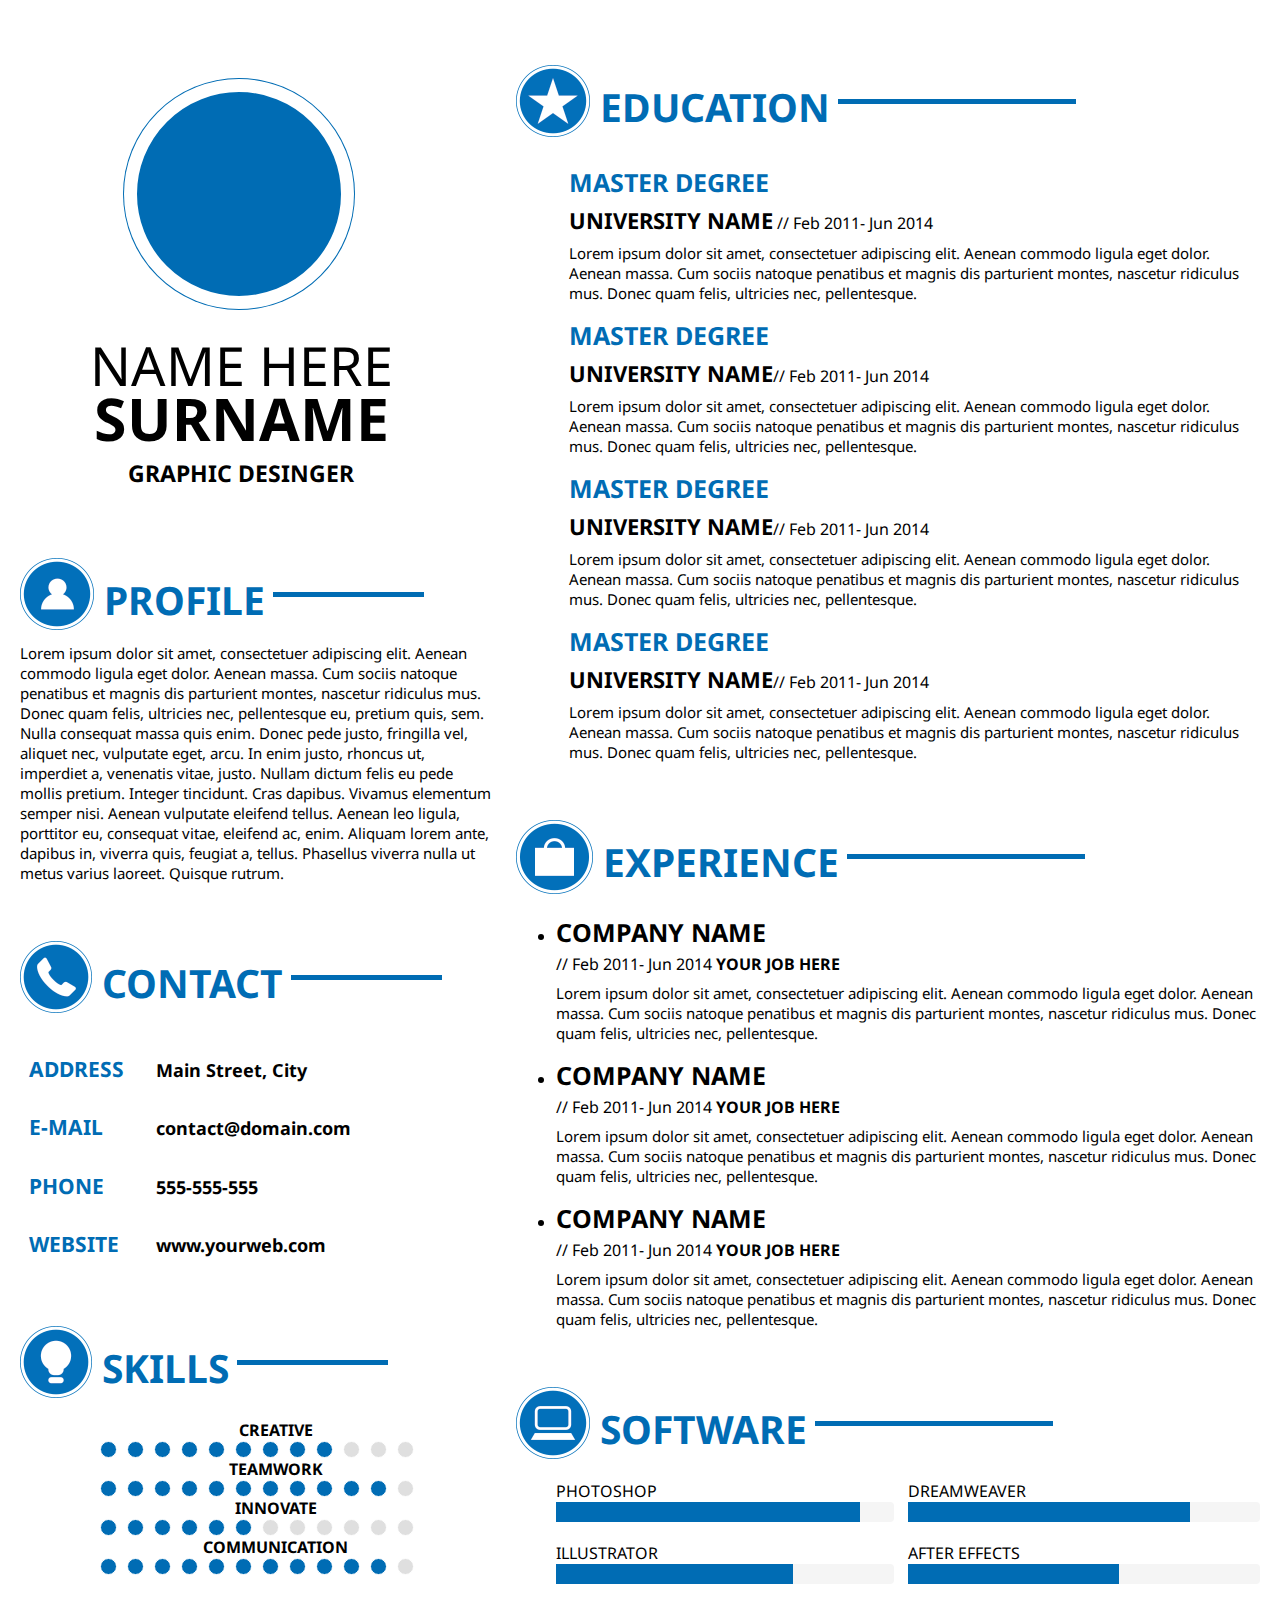
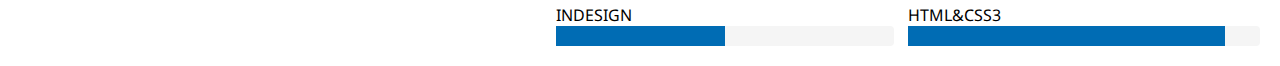
==== BigTask/index.html @ efc98b38 "add line to column title, add some styles" ====
<!DOCTYPE html>
<html lang="en">
<head>
  <meta charset="UTF-8">
  <title>Profile</title>
  <link href='https://fonts.googleapis.com/css?family=Droid+Sans:400,700' rel='stylesheet' type='text/css'>
  <link rel="stylesheet" href="css/normalize.css">
  <link rel="stylesheet" href="css/style.css">
</head>
<body>
  <div class="container clearfix">
    <div class="layout-column layout-column-left">
      <div class="column-item">
        <div class="column-item-avatar">
        <div class="circle-big"></div>
        </div>
        <h1 class="main-title">
          <span class="main-title-name">Name here</span>
          <span class="main-title-surname">Surname</span>
          <span class="main-title-speciality">Graphic desinger</span>
        </h1>

      </div>
      <div class="column-item">
        <div class="colum-item-wrapper icon icon-profile">
          <h2 class="column-item-title">Profile</h2>
        </div>
        <p>
         Lorem ipsum dolor sit amet, consectetuer adipiscing elit. Aenean commodo ligula eget dolor. Aenean massa. Cum sociis natoque penatibus et magnis dis parturient montes, nascetur ridiculus mus. Donec quam felis, ultricies nec, pellentesque eu, pretium quis, sem. Nulla consequat massa quis enim. Donec pede justo, fringilla vel, aliquet nec, vulputate eget, arcu. In enim justo, rhoncus ut, imperdiet a, venenatis vitae, justo. Nullam dictum felis eu pede mollis pretium. Integer tincidunt. Cras dapibus. Vivamus elementum semper nisi. Aenean vulputate eleifend tellus. Aenean leo ligula, porttitor eu, consequat vitae, eleifend ac, enim. Aliquam lorem ante, dapibus in, viverra quis, feugiat a, tellus. Phasellus viverra nulla ut metus varius laoreet. Quisque rutrum.
        </p>
      </div>
      <div class="column-item">
        <div class="colum-item-wrapper icon icon-phone">
          <h2 class="column-item-title">Contact</h2>
        </div>
        <dl class="contact-list">
          <dt>Address</dt>
          <dd>Main Street, City</dd>
          <dt>E-mail</dt>
          <dd>
            <a href="mailto:contact@domain.com">contact@domain.com</a>
          </dd>
          <dt>Phone</dt>
          <dd>555-555-555</dd>
          <dt>Website</dt>
          <dd>
            <a href="http://yourweb.com">www.yourweb.com</a>
          </dd>
        </dl>
      </div>
      <div class="column-item">
        <div class="colum-item-wrapper icon icon-skills">
          <h2 class="column-item-title">Skills</h2>
        </div>
        <ul class="skills-list">
          <li>
            <span class="skills-list-title">Creative</span>
            <ul class="progress-dotted">
              <li class="active"></li>
              <li class="active"></li>
              <li class="active"></li>
              <li class="active"></li>
              <li class="active"></li>
              <li class="active"></li>
              <li class="active"></li>
              <li class="active"></li>
              <li class="active"></li>
              <li></li>
              <li></li>
              <li></li>
            </ul>
          </li>
          <li>
            Teamwork
            <ul class="progress-dotted">
              <li class="active"></li>
              <li class="active"></li>
              <li class="active"></li>
              <li class="active"></li>
              <li class="active"></li>
              <li class="active"></li>
              <li class="active"></li>
              <li class="active"></li>
              <li class="active"></li>
              <li class="active"></li>
              <li class="active"></li>
              <li></li>
            </ul>
          </li>
          <li>
            Innovate
            <ul class="progress-dotted">
            <li class="active"></li>
            <li class="active"></li>
            <li class="active"></li>
            <li class="active"></li>
            <li class="active"></li>
            <li class="active"></li>
            <li></li>
            <li></li>
            <li></li>
            <li></li>
            <li></li>
            <li></li>
            </ul>
          </li>
          <li>
            Communication
            <ul class="progress-dotted">
            <li class="active"></li>
            <li class="active"></li>
            <li class="active"></li>
            <li class="active"></li>
            <li class="active"></li>
            <li class="active"></li>
            <li class="active"></li>
            <li class="active"></li>
            <li class="active"></li>
            <li class="active"></li>
            <li class="active"></li>
            <li></li>
            </ul>
          </li>
        </ul>
      </div>
    </div>
    <div class="layout-column layout-column-right">
      <div class="column-item">
        <div class="colum-item-wrapper icon icon-educaton">
          <h2 class="column-item-title">Education</h2>
        </div>
        <ul class="degree-list">
           <li>
             <h3 class="degree-list-title">Master Degree</h3>
             <h4>University Name</h4> //
             <time datetime="2011-02">Feb 2011</time>-
             <time datetime="2014-06">Jun 2014</time>
             <p>Lorem ipsum dolor sit amet, consectetuer adipiscing elit. Aenean commodo ligula eget dolor. Aenean massa. Cum sociis natoque penatibus et magnis dis parturient montes, nascetur ridiculus mus. Donec quam felis, ultricies nec, pellentesque.</p>
           </li>
           <li>
             <h3 class="degree-list-title">Master Degree</h3>
             <h4>University Name</h4>//
             <time datetime="2011-02">Feb 2011</time>-
             <time datetime="2014-06">Jun 2014</time>
             <p>Lorem ipsum dolor sit amet, consectetuer adipiscing elit. Aenean commodo ligula eget dolor. Aenean massa. Cum sociis natoque penatibus et magnis dis parturient montes, nascetur ridiculus mus. Donec quam felis, ultricies nec, pellentesque.</p>
           </li>
           <li>
             <h3 class="degree-list-title">Master Degree</h3>
             <h4>University Name</h4>//
             <time datetime="2011-02">Feb 2011</time>-
             <time datetime="2014-06">Jun 2014</time>
             <p>Lorem ipsum dolor sit amet, consectetuer adipiscing elit. Aenean commodo ligula eget dolor. Aenean massa. Cum sociis natoque penatibus et magnis dis parturient montes, nascetur ridiculus mus. Donec quam felis, ultricies nec, pellentesque.</p>
           </li>
           <li>
             <h3 class="degree-list-title">Master Degree</h3>
             <h4>University Name</h4>//
             <time datetime="2011-02">Feb 2011</time>-
             <time datetime="2014-06">Jun 2014</time>
             <p>Lorem ipsum dolor sit amet, consectetuer adipiscing elit. Aenean commodo ligula eget dolor. Aenean massa. Cum sociis natoque penatibus et magnis dis parturient montes, nascetur ridiculus mus. Donec quam felis, ultricies nec, pellentesque.</p>
           </li>
         </ul>
      </div>
      <div class="column-item">
        <div class="colum-item-wrapper icon icon-experience">
          <h2 class="column-item-title">Experience</h2>
        </div>
        <ul class="experience-list">
          <li>
            <h3 class="experience-list-title">Company Name</h3>//
            <time datetime="2011-02">Feb 2011</time>-
            <time datetime="2014-06">Jun 2014</time>
            <b>Your job here</b>
            <p>Lorem ipsum dolor sit amet, consectetuer adipiscing elit. Aenean commodo ligula eget dolor. Aenean massa. Cum sociis natoque penatibus et magnis dis parturient montes, nascetur ridiculus mus. Donec quam felis, ultricies nec, pellentesque.</p>
          </li>
          <li>
            <h3 class="experience-list-title">Company Name</h3>//
             <time datetime="2011-02">Feb 2011</time>-
               <time datetime="2014-06">Jun 2014</time>
            <b>Your job here</b>
            <p>Lorem ipsum dolor sit amet, consectetuer adipiscing elit. Aenean commodo ligula eget dolor. Aenean massa. Cum sociis natoque penatibus et magnis dis parturient montes, nascetur ridiculus mus. Donec quam felis, ultricies nec, pellentesque.</p>
          </li>
          <li>
            <h3 class="experience-list-title">Company Name</h3>//
             <time datetime="2011-02">Feb 2011</time>-
               <time datetime="2014-06">Jun 2014</time>
            <b>Your job here</b>
            <p>Lorem ipsum dolor sit amet, consectetuer adipiscing elit. Aenean commodo ligula eget dolor. Aenean massa. Cum sociis natoque penatibus et magnis dis parturient montes, nascetur ridiculus mus. Donec quam felis, ultricies nec, pellentesque.</p>
          </li>
        </ul>
      </div>
      <div class="column-item">
        <div class="colum-item-wrapper icon icon-software">
          <h2 class="column-item-title">Software</h2>
        </div>
        <ul class="software-list">
          <div class="layout-column">
            <li>Photoshop
              <div class="progress">
                <div class="progress-bar" style="width: 90%"></div>
              </div>
            </li>
            <li>Illustrator
            <div class="progress">
                <div class="progress-bar" style="width: 70%"></div>
              </div>
            </li>
            <li>Indesign
            <div class="progress">
                <div class="progress-bar" style="width: 50%"></div>
              </div>
            </li>
          </div>
          <div class="layout-column">
            <li>Dreamweaver
            <div class="progress">
                <div class="progress-bar" style="width: 80%"></div>
              </div>

            </li>
            <li>After Effects
            <div class="progress">
                <div class="progress-bar" style="width: 60%"></div>
              </div>

            </li>
            <li>Html&Css3
            <div class="progress">
                <div class="progress-bar" style="width: 90%"></div>
            </div>

            </li>
          </div>
        </ul>
      </div>
    </div>
  </div>
</body>
</html>
---- BigTask/css/style.css ----
body {
  font-family: 'Droid Sans', sans-serif;
}

h2,
h3,
li,
dt,
.main-title {
  text-transform: uppercase;
}

h1,
h2,
h3,
h4 {
  margin: 0;
}

p,
time {
  text-transform: none;
}

h4 {
  display: inline-block;
}

.container {
  margin: 0 auto;
  max-width: 1240px;
  min-width: 660px;
  padding-top: 39px;
}

.clearfix::after {
  content: "";
  display: table;
  clear: both;
}

.layout-column {
  float: left;
  width: 50%;
}

.layout-column-left {
  width: 38%;
  margin-right: 2%;
}

.layout-column-right {
  width: 60%;
}

.main-title {
  width: 94%;
  font-size: 54px;
  text-align: center;
  line-height: 53px;
}

.main-title-name {
  font-weight: normal;
}

.main-title-surname {
  font-size: 59px;
}

.main-title-speciality {
  display: block;
  font-size: 23px;
}

.column-item {
  width: 100%;
  margin: 0 auto;
  margin-bottom: 58px;
  margin-top: 26px;
}

.column-item-title,
.contact-list dt,
.degree-list-title {
  font-weight: bold;
  color: #006cb4;
}

.column-item-title {
  display: inline-block;
  font-size: 39px;
  margin-top: 15px;
  margin-left: 6px;
  vertical-align: top;
}

.column-item p {
  font-size: 15px;
  margin-top: 8px;
}

.colum-item-wrapper::after {
  content: "";
  display: inline-block;
  width: 32%;
  height: 5px;
  vertical-align: top;
  margin-top: 34px;
  margin-left: 4px;
  background-color: #006cb4;
}

.icon::before {
  content: "";
  height: 75px;
  width: 75px;
  background: url(../img/sprite.png);
  display: inline-block;
  /*
  margin-right: 10px;
  border: 3px solid #FFF;
  border-radius: 30px;
  position: relative;
  top: 15px;

  background-color: #006cb4;
  box-shadow: 0 0 2px #006cb4;
  */
}

.icon-profile::before {
    width: 74px;
    height: 72px;
    background-position: -10px -346px;
}

.icon-phone::before {
    width: 72px;
    height: 72px;
    background-position: -10px -254px;
}

.icon-skills::before {
    width: 72px;
    height: 72px;
    background-position: -10px -438px;
}

.icon-software::before {
    width: 74px;
    height: 72px;
    background-position: -10px -530px;
}

.icon-educaton::before {
  width: 74px;
  height: 72px;
  background-position: -10px -10px;
}

.icon-experience::before {
  width: 77px;
  height: 74px;
  background-position: -10px -102px;
}

.icon-freepik-logo {
  width: 368px;
  height: 38px;
  background-position: -10px -196px;
}

.degree-list-title,
.experience-list-title {
  margin-bottom: 4px;
  font-size: 25px;
}

.skills-list li,
.degree-list li,
.software-list li {
  list-style-type: none;
}

.skills-list {
  text-align: center;
  font-weight: bold;
}

.skills-list-title {
  display: inline-block;
}

.degree-list {
  margin-top: 23px;
  padding-left: 53px;
}

.degree-list h4 {
  margin-top: 2px;
  font-size: 22px;
}

.contact-list dt,
.contact-list dd {
  display: inline-block;
  width: 40%;
  margin: 0;
  padding: 2%;

  font-size: 21px;
  font-weight: bold;
}

.contact-list dt {
  width: 24%;
  padding-top: 21px;
}

.contact-list dd {
  font-size: 18px;
  width: 67%;
  padding-left: 0;
}

.contact-list a {
  text-decoration: none;
  color: black;
}

.contact-list a:hover {
  color: #3f6fb6;
}

.column-item-avatar {
  width: 56%;
  margin: 40px auto;
  margin-bottom: 25px;
}

.circle-big {
  display: inline-block;
  height: 204px;
  width: 204px;
  margin-right: 0px;
  border: 13px solid #FFF;
  border-radius: 153px;
  background-color: #006cb4;
  box-shadow: 0 0 0px 1px #006cb4;
}

.progress {
  height: 20px;
  margin-bottom: 20px;
  background-color: #f5f5f5;
  border-radius: 4px;
}

.progress-bar {
  float: left;
  width: 0;
  height: 100%;
  font-size: 12px;
  line-height: 20px;
  color: #fff;
  text-align: center;
  background-color: #006cb4;
}

.skills-points {
  border-radius: 50%;
  display: inline-block;
  margin-right: 20px;
}

.progress-dotted::after {
  content: "";
  display: table;
  clear: both;
}

.progress-dotted li{
  float: left;
  width: 15px;
  height: 15px;
  margin-right: 10px;
  border: 1px solid #fff;
  border-radius: 50%;
  background-color: rgba(192,192,192,.5)
}

.software-list .layout-column:first-child {
  width: 48%;
  margin-right:2%;
}

.progress-dotted .active {
   background: #006cb4;
}
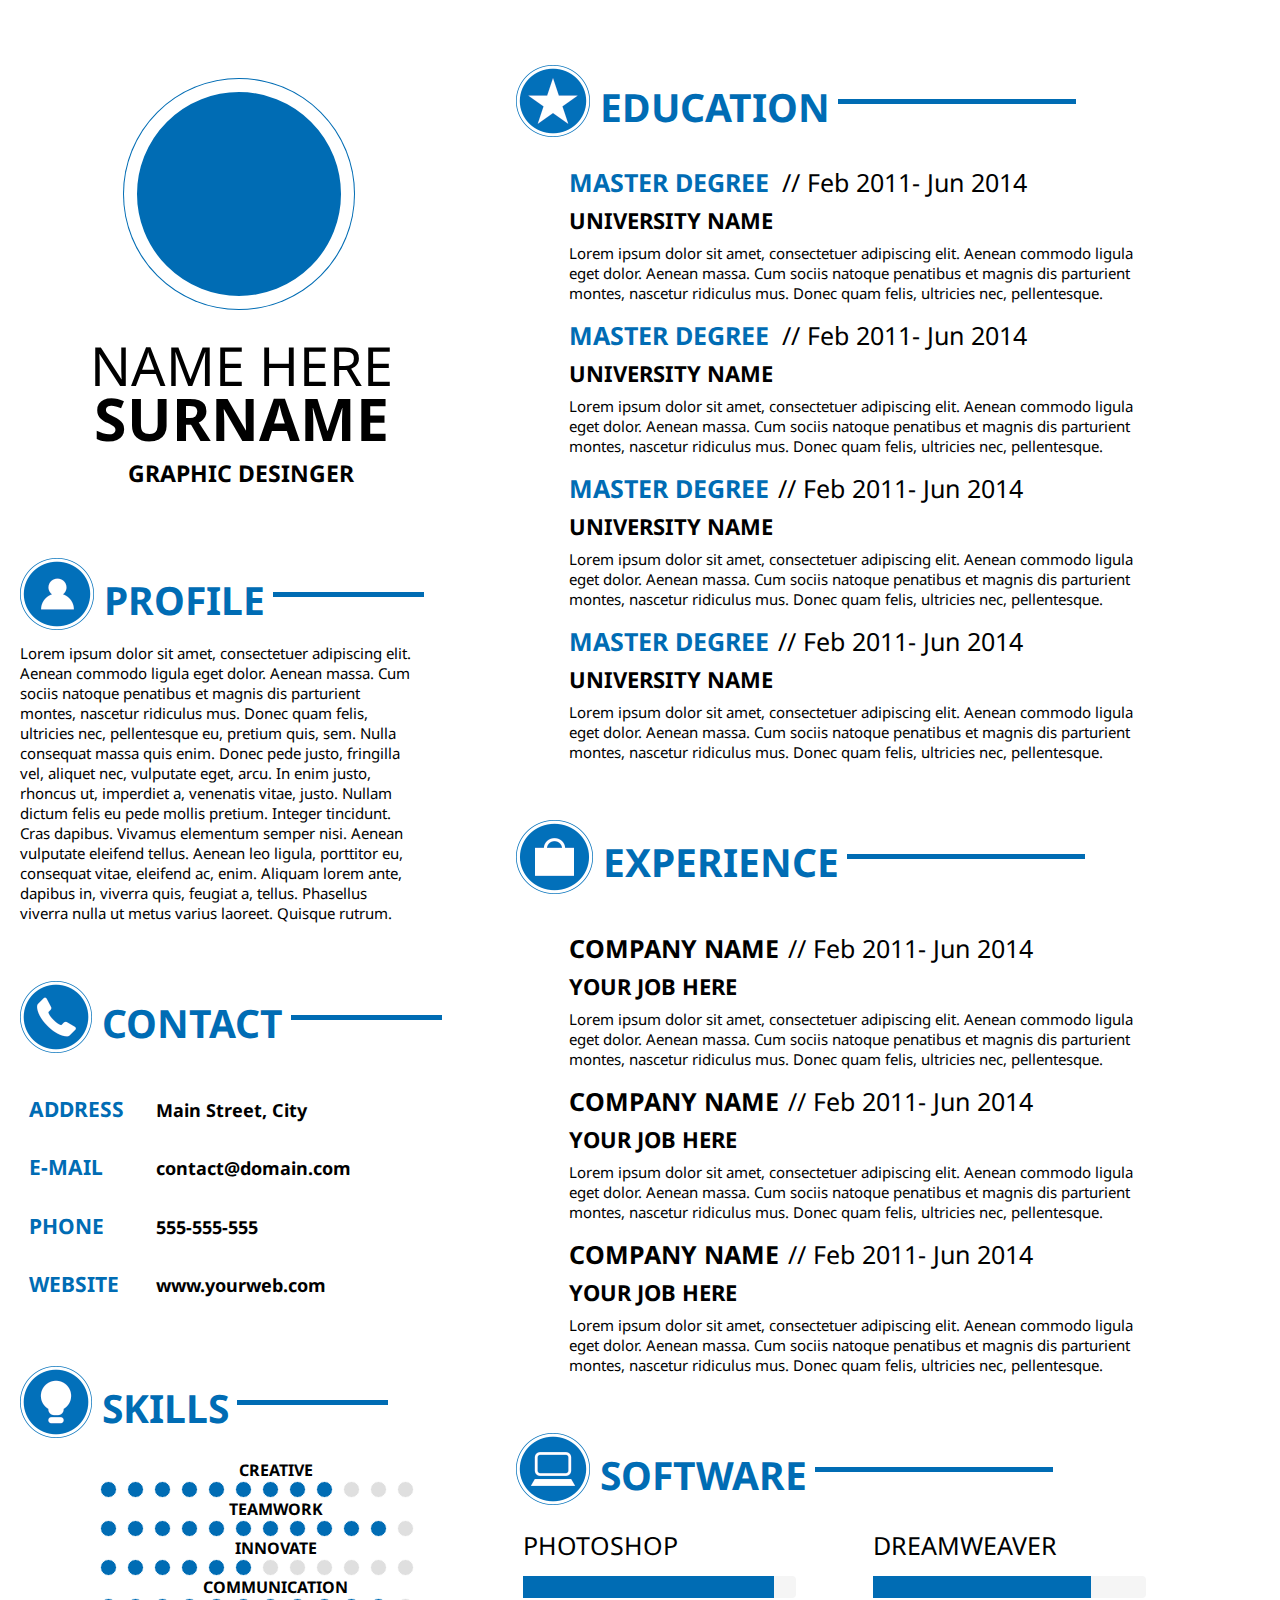
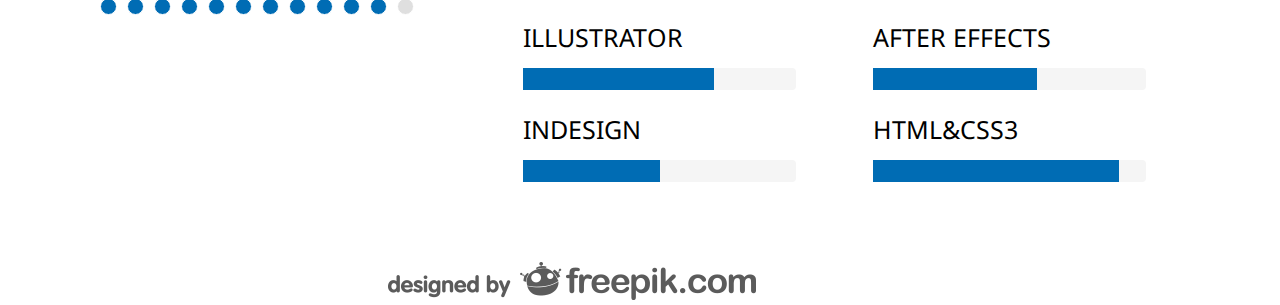
==== commit 9286ff1e: "add some styles to right column blocks" ====
--- a/BigTask/index.html
+++ b/BigTask/index.html
@@ -5,7 +5,7 @@
   <title>Profile</title>
   <link href='https://fonts.googleapis.com/css?family=Droid+Sans:400,700' rel='stylesheet' type='text/css'>
   <link rel="stylesheet" href="css/normalize.css">
-  <link rel="stylesheet" href="css/style.css">
+  <link rel="stylesheet"  href="css/style.css">
 </head>
 <body>
   <div class="container clearfix">
@@ -131,31 +131,33 @@
         </div>
         <ul class="degree-list">
            <li>
+             <h3 class="degree-list-title">Master Degree</h3> <span class="degree-list-date">//
+               <time datetime="2011-02">Feb 2011</time>-
+               <time datetime="2014-06">Jun 2014</time></span>
+             <h4>University Name</h4>
+             <p>Lorem ipsum dolor sit amet, consectetuer adipiscing elit. Aenean commodo ligula eget dolor. Aenean massa. Cum sociis natoque penatibus et magnis dis parturient montes, nascetur ridiculus mus. Donec quam felis, ultricies nec, pellentesque.</p>
+           </li>
+           <li>
              <h3 class="degree-list-title">Master Degree</h3>
-             <h4>University Name</h4> //
-             <time datetime="2011-02">Feb 2011</time>-
-             <time datetime="2014-06">Jun 2014</time>
-             <p>Lorem ipsum dolor sit amet, consectetuer adipiscing elit. Aenean commodo ligula eget dolor. Aenean massa. Cum sociis natoque penatibus et magnis dis parturient montes, nascetur ridiculus mus. Donec quam felis, ultricies nec, pellentesque.</p>
-           </li>
-           <li>
-             <h3 class="degree-list-title">Master Degree</h3>
-             <h4>University Name</h4>//
-             <time datetime="2011-02">Feb 2011</time>-
-             <time datetime="2014-06">Jun 2014</time>
-             <p>Lorem ipsum dolor sit amet, consectetuer adipiscing elit. Aenean commodo ligula eget dolor. Aenean massa. Cum sociis natoque penatibus et magnis dis parturient montes, nascetur ridiculus mus. Donec quam felis, ultricies nec, pellentesque.</p>
-           </li>
-           <li>
-             <h3 class="degree-list-title">Master Degree</h3>
-             <h4>University Name</h4>//
-             <time datetime="2011-02">Feb 2011</time>-
-             <time datetime="2014-06">Jun 2014</time>
-             <p>Lorem ipsum dolor sit amet, consectetuer adipiscing elit. Aenean commodo ligula eget dolor. Aenean massa. Cum sociis natoque penatibus et magnis dis parturient montes, nascetur ridiculus mus. Donec quam felis, ultricies nec, pellentesque.</p>
-           </li>
-           <li>
-             <h3 class="degree-list-title">Master Degree</h3>
-             <h4>University Name</h4>//
-             <time datetime="2011-02">Feb 2011</time>-
-             <time datetime="2014-06">Jun 2014</time>
+             <span class="degree-list-date">//
+               <time datetime="2011-02">Feb 2011</time>-
+               <time datetime="2014-06">Jun 2014</time>
+              </span>
+             <h4>University Name</h4>
+             <p>Lorem ipsum dolor sit amet, consectetuer adipiscing elit. Aenean commodo ligula eget dolor. Aenean massa. Cum sociis natoque penatibus et magnis dis parturient montes, nascetur ridiculus mus. Donec quam felis, ultricies nec, pellentesque.</p>
+           </li>
+           <li>
+             <h3 class="degree-list-title">Master Degree</h3><span class="degree-list-date">//
+               <time datetime="2011-02">Feb 2011</time>-
+               <time datetime="2014-06">Jun 2014</time></span>
+             <h4>University Name</h4>
+             <p>Lorem ipsum dolor sit amet, consectetuer adipiscing elit. Aenean commodo ligula eget dolor. Aenean massa. Cum sociis natoque penatibus et magnis dis parturient montes, nascetur ridiculus mus. Donec quam felis, ultricies nec, pellentesque.</p>
+           </li>
+           <li>
+             <h3 class="degree-list-title">Master Degree</h3><span class="degree-list-date">//
+               <time datetime="2011-02">Feb 2011</time>-
+               <time datetime="2014-06">Jun 2014</time></span>
+             <h4>University Name</h4>
              <p>Lorem ipsum dolor sit amet, consectetuer adipiscing elit. Aenean commodo ligula eget dolor. Aenean massa. Cum sociis natoque penatibus et magnis dis parturient montes, nascetur ridiculus mus. Donec quam felis, ultricies nec, pellentesque.</p>
            </li>
          </ul>
@@ -166,24 +168,24 @@
         </div>
         <ul class="experience-list">
           <li>
-            <h3 class="experience-list-title">Company Name</h3>//
-            <time datetime="2011-02">Feb 2011</time>-
-            <time datetime="2014-06">Jun 2014</time>
-            <b>Your job here</b>
+            <h3 class="experience-list-title">Company Name</h3><span class="degree-list-date">//
+              <time datetime="2011-02">Feb 2011</time>-
+              <time datetime="2014-06">Jun 2014</time></span>
+            <h4>Your job here</h4>
             <p>Lorem ipsum dolor sit amet, consectetuer adipiscing elit. Aenean commodo ligula eget dolor. Aenean massa. Cum sociis natoque penatibus et magnis dis parturient montes, nascetur ridiculus mus. Donec quam felis, ultricies nec, pellentesque.</p>
           </li>
           <li>
-            <h3 class="experience-list-title">Company Name</h3>//
-             <time datetime="2011-02">Feb 2011</time>-
-               <time datetime="2014-06">Jun 2014</time>
-            <b>Your job here</b>
+            <h3 class="experience-list-title">Company Name</h3><span class="degree-list-date">//
+               <time datetime="2011-02">Feb 2011</time>-
+                 <time datetime="2014-06">Jun 2014</time></span>
+            <h4>Your job here</h4>
             <p>Lorem ipsum dolor sit amet, consectetuer adipiscing elit. Aenean commodo ligula eget dolor. Aenean massa. Cum sociis natoque penatibus et magnis dis parturient montes, nascetur ridiculus mus. Donec quam felis, ultricies nec, pellentesque.</p>
           </li>
           <li>
-            <h3 class="experience-list-title">Company Name</h3>//
-             <time datetime="2011-02">Feb 2011</time>-
-               <time datetime="2014-06">Jun 2014</time>
-            <b>Your job here</b>
+            <h3 class="experience-list-title">Company Name</h3><span class="degree-list-date">//
+               <time datetime="2011-02">Feb 2011</time>-
+                 <time datetime="2014-06">Jun 2014</time></span>
+            <h4>Your job here</h4>
             <p>Lorem ipsum dolor sit amet, consectetuer adipiscing elit. Aenean commodo ligula eget dolor. Aenean massa. Cum sociis natoque penatibus et magnis dis parturient montes, nascetur ridiculus mus. Donec quam felis, ultricies nec, pellentesque.</p>
           </li>
         </ul>
@@ -192,47 +194,55 @@
         <div class="colum-item-wrapper icon icon-software">
           <h2 class="column-item-title">Software</h2>
         </div>
-        <ul class="software-list">
+        <ul class="software-list clearfix">
           <div class="layout-column">
-            <li>Photoshop
-              <div class="progress">
-                <div class="progress-bar" style="width: 90%"></div>
-              </div>
-            </li>
-            <li>Illustrator
-            <div class="progress">
+            <li>
+              <h4>Photoshop</h4>
+              <div class="progress">
+                <div class="progress-bar" style="width: 92%"></div>
+              </div>
+            </li>
+            <li>
+              <h4>Illustrator</h4>
+              <div class="progress">
                 <div class="progress-bar" style="width: 70%"></div>
               </div>
             </li>
-            <li>Indesign
-            <div class="progress">
+            <li>
+              <h4>Indesign</h4>
+              <div class="progress">
                 <div class="progress-bar" style="width: 50%"></div>
               </div>
             </li>
           </div>
           <div class="layout-column">
-            <li>Dreamweaver
-            <div class="progress">
+            <li>
+              <h4>Dreamweaver</h4>
+              <div class="progress">
                 <div class="progress-bar" style="width: 80%"></div>
               </div>
-
-            </li>
-            <li>After Effects
-            <div class="progress">
+            </li>
+            <li>
+              <h4>After Effects</h4>
+              <div class="progress">
                 <div class="progress-bar" style="width: 60%"></div>
               </div>
-
-            </li>
-            <li>Html&Css3
-            <div class="progress">
+            </li>
+            <li>
+              <h4>Html&Css3</h4>
+              <div class="progress">
                 <div class="progress-bar" style="width: 90%"></div>
-            </div>
-
+              </div>
             </li>
           </div>
         </ul>
       </div>
     </div>
+    <footer>
+      <div class="design-logo">
+        <img src="img/freepik-logo.png" width ="368" height="38" alt="design-logo">
+      </div>
+    </footer>
   </div>
 </body>
 </html>
--- a/BigTask/css/style.css
+++ b/BigTask/css/style.css
@@ -22,10 +22,6 @@
   text-transform: none;
 }
 
-h4 {
-  display: inline-block;
-}
-
 .container {
   margin: 0 auto;
   max-width: 1240px;
@@ -96,6 +92,8 @@
 }
 
 .column-item p {
+  width: 83%;
+
   font-size: 15px;
   margin-top: 8px;
 }
@@ -179,27 +177,9 @@
 
 .skills-list li,
 .degree-list li,
-.software-list li {
+.software-list li,
+.experience-list li {
   list-style-type: none;
-}
-
-.skills-list {
-  text-align: center;
-  font-weight: bold;
-}
-
-.skills-list-title {
-  display: inline-block;
-}
-
-.degree-list {
-  margin-top: 23px;
-  padding-left: 53px;
-}
-
-.degree-list h4 {
-  margin-top: 2px;
-  font-size: 22px;
 }
 
 .contact-list dt,
@@ -211,6 +191,18 @@
 
   font-size: 21px;
   font-weight: bold;
+}
+
+.degree-list h4,
+.experience-list h4 {
+  margin-top: 2px;
+  font-size: 22px;
+}
+
+.degree-list-title,
+.experience-list-title {
+  display: inline-block;
+  margin-right: 9px;
 }
 
 .contact-list dt {
@@ -231,6 +223,44 @@
 
 .contact-list a:hover {
   color: #3f6fb6;
+}
+
+.degree-list {
+  margin-top: 23px;
+  padding-left: 53px;
+}
+
+.degree-list-date {
+  font-size: 25px;
+}
+
+.experience-list {
+  margin-top: 32px;
+  padding-left: 53px;
+}
+
+.skills-list {
+  text-align: center;
+  font-weight: bold;
+}
+
+.skills-list-title {
+  display: inline-block;
+}
+
+.software-list {
+  margin-top: 18px;
+  padding-left: 7px;
+}
+
+.software-list .layout-column {
+  width: 47.5%;
+}
+
+.software-list h4 {
+  margin-bottom: 14px;
+  font-size: 25px;
+  font-weight: normal;
 }
 
 .column-item-avatar {
@@ -251,8 +281,9 @@
 }
 
 .progress {
-  height: 20px;
-  margin-bottom: 20px;
+  height: 22px;
+  width: 78%;
+  margin-bottom: 22px;
   background-color: #f5f5f5;
   border-radius: 4px;
 }
@@ -290,11 +321,11 @@
   background-color: rgba(192,192,192,.5)
 }
 
-.software-list .layout-column:first-child {
-  width: 48%;
-  margin-right:2%;
-}
-
 .progress-dotted .active {
    background: #006cb4;
 }
+
+.design-logo {
+  width: 89%;
+  text-align: center;
+}
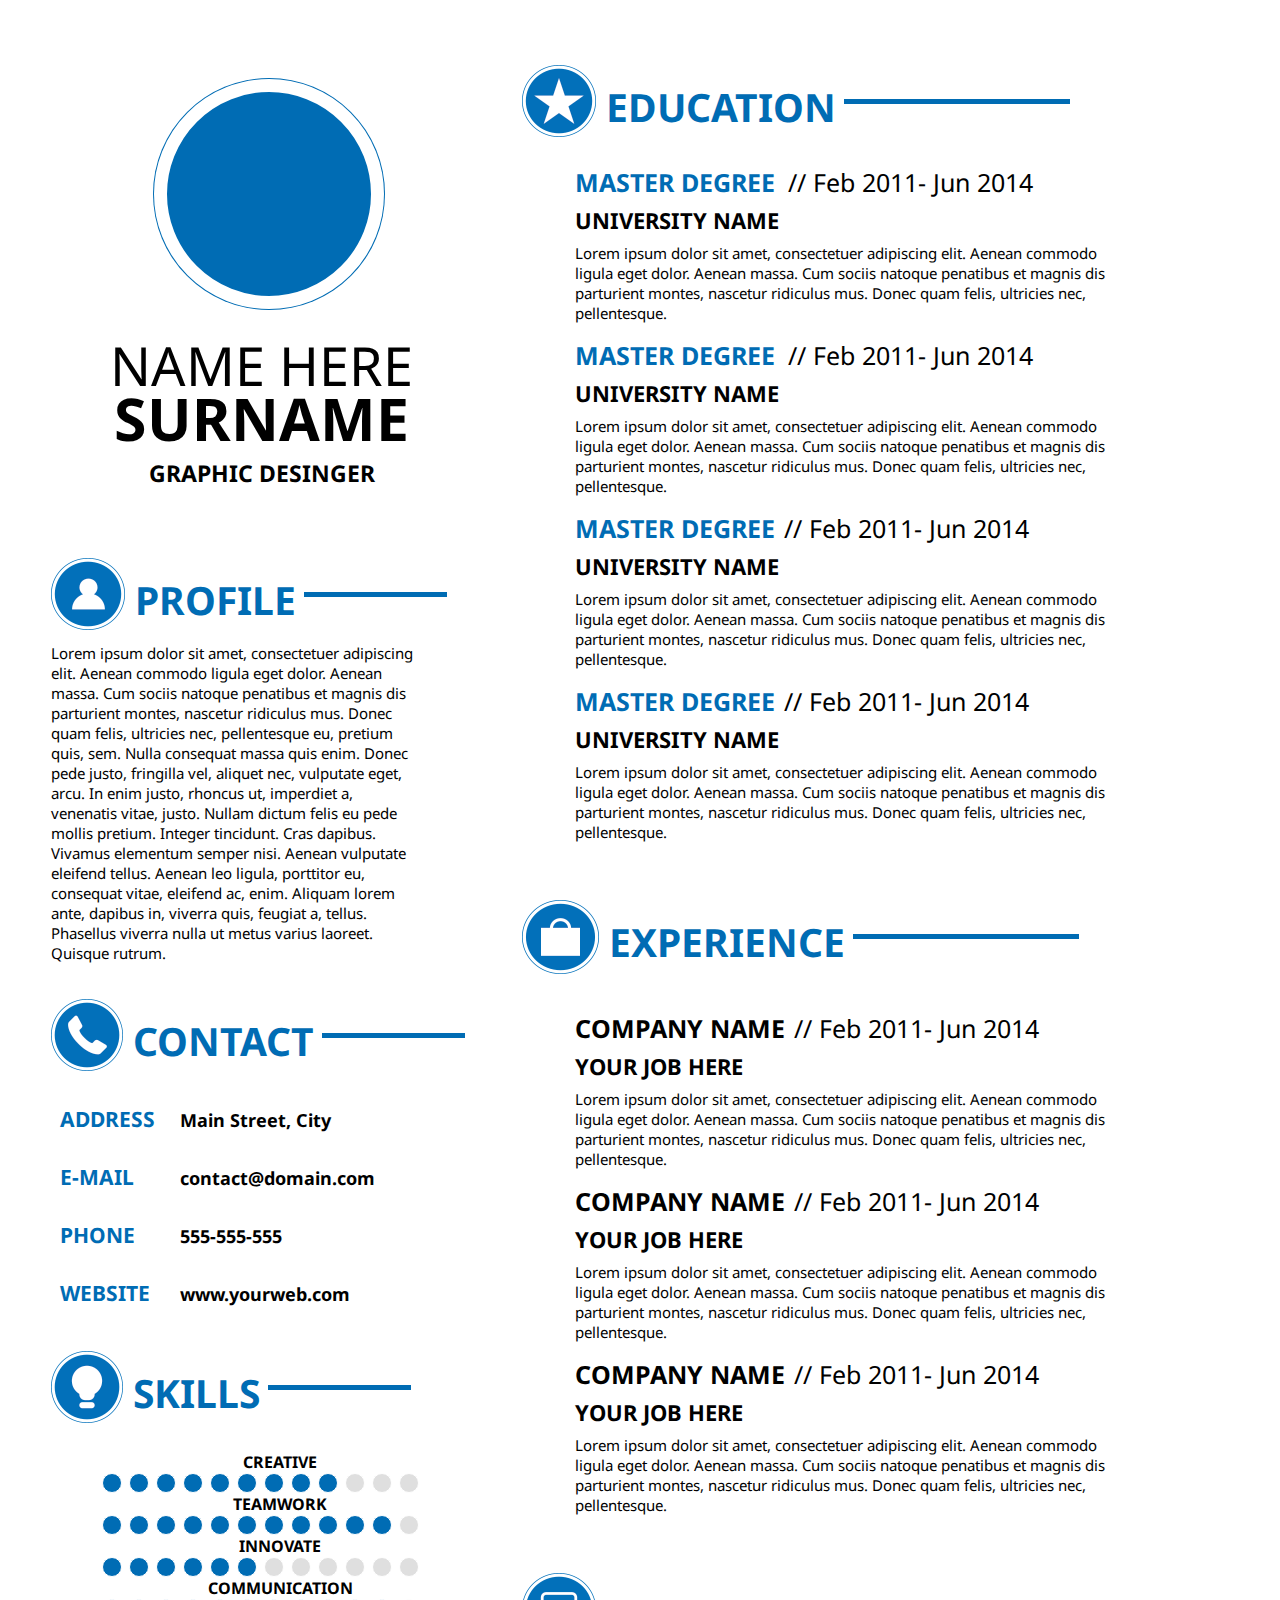
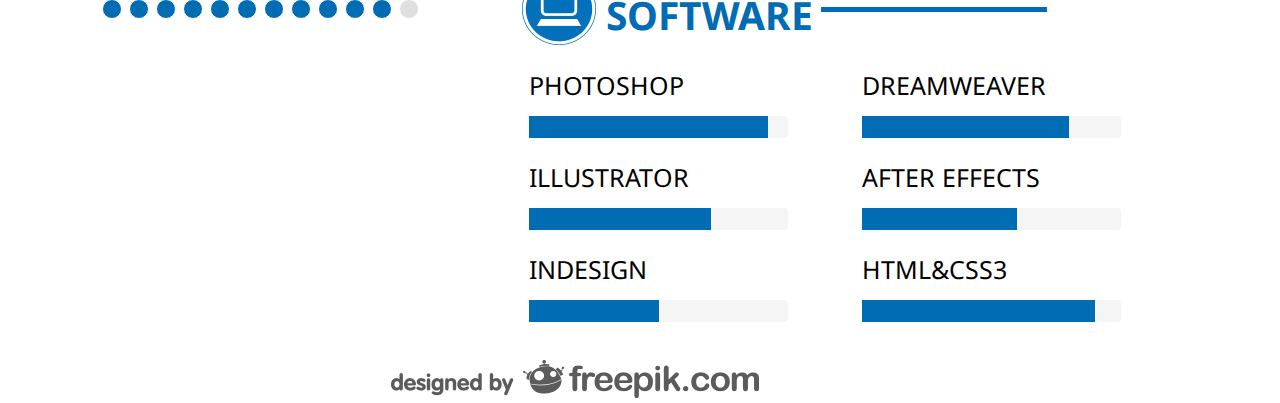
==== commit 88917906: "add some left column styles" ====
--- a/BigTask/index.html
+++ b/BigTask/index.html
@@ -21,7 +21,7 @@
         </h1>
 
       </div>
-      <div class="column-item">
+      <div class="column-item column-item-profile">
         <div class="colum-item-wrapper icon icon-profile">
           <h2 class="column-item-title">Profile</h2>
         </div>
@@ -29,7 +29,7 @@
          Lorem ipsum dolor sit amet, consectetuer adipiscing elit. Aenean commodo ligula eget dolor. Aenean massa. Cum sociis natoque penatibus et magnis dis parturient montes, nascetur ridiculus mus. Donec quam felis, ultricies nec, pellentesque eu, pretium quis, sem. Nulla consequat massa quis enim. Donec pede justo, fringilla vel, aliquet nec, vulputate eget, arcu. In enim justo, rhoncus ut, imperdiet a, venenatis vitae, justo. Nullam dictum felis eu pede mollis pretium. Integer tincidunt. Cras dapibus. Vivamus elementum semper nisi. Aenean vulputate eleifend tellus. Aenean leo ligula, porttitor eu, consequat vitae, eleifend ac, enim. Aliquam lorem ante, dapibus in, viverra quis, feugiat a, tellus. Phasellus viverra nulla ut metus varius laoreet. Quisque rutrum.
         </p>
       </div>
-      <div class="column-item">
+      <div class="column-item column-item-contact">
         <div class="colum-item-wrapper icon icon-phone">
           <h2 class="column-item-title">Contact</h2>
         </div>
@@ -125,7 +125,7 @@
       </div>
     </div>
     <div class="layout-column layout-column-right">
-      <div class="column-item">
+      <div class="column-item column-item-education">
         <div class="colum-item-wrapper icon icon-educaton">
           <h2 class="column-item-title">Education</h2>
         </div>
@@ -162,7 +162,7 @@
            </li>
          </ul>
       </div>
-      <div class="column-item">
+      <div class="column-item column-item-experience">
         <div class="colum-item-wrapper icon icon-experience">
           <h2 class="column-item-title">Experience</h2>
         </div>
@@ -190,7 +190,7 @@
           </li>
         </ul>
       </div>
-      <div class="column-item">
+      <div class="column-item column-item-software">
         <div class="colum-item-wrapper icon icon-software">
           <h2 class="column-item-title">Software</h2>
         </div>
--- a/BigTask/css/style.css
+++ b/BigTask/css/style.css
@@ -24,8 +24,9 @@
 
 .container {
   margin: 0 auto;
-  max-width: 1240px;
   min-width: 660px;
+  padding-left: 4%;
+  padding-right: 4%;
   padding-top: 39px;
 }
 
@@ -37,7 +38,6 @@
 
 .layout-column {
   float: left;
-  width: 50%;
 }
 
 .layout-column-left {
@@ -69,6 +69,10 @@
   font-size: 23px;
 }
 
+.layout-column .column-item:last-child {
+  margin-bottom: 0;
+}
+
 .column-item {
   width: 100%;
   margin: 0 auto;
@@ -96,6 +100,14 @@
 
   font-size: 15px;
   margin-top: 8px;
+}
+
+.column-item-profile {
+  margin-bottom: 38px;
+}
+
+.column-item-contact {
+  margin-bottom: 35px;
 }
 
 .colum-item-wrapper::after {
@@ -205,6 +217,11 @@
   margin-right: 9px;
 }
 
+.contact-list {
+  margin-top: 8px;
+  margin-bottom: 0;
+}
+
 .contact-list dt {
   width: 24%;
   padding-top: 21px;
@@ -240,6 +257,9 @@
 }
 
 .skills-list {
+  margin-top: 23px;
+  padding-left: 11px;
+
   text-align: center;
   font-weight: bold;
 }
@@ -264,9 +284,13 @@
 }
 
 .column-item-avatar {
-  width: 56%;
+  width: 54%;
   margin: 40px auto;
   margin-bottom: 25px;
+}
+
+.column-item-profile {
+  margin-bottom: 36px;
 }
 
 .circle-big {
@@ -313,12 +337,12 @@
 
 .progress-dotted li{
   float: left;
-  width: 15px;
-  height: 15px;
-  margin-right: 10px;
+  width: 18px;
+  height: 18px;
+  margin-right: 7px;
   border: 1px solid #fff;
   border-radius: 50%;
-  background-color: rgba(192,192,192,.5)
+  background-color: rgba(192,192,192,.5);
 }
 
 .progress-dotted .active {
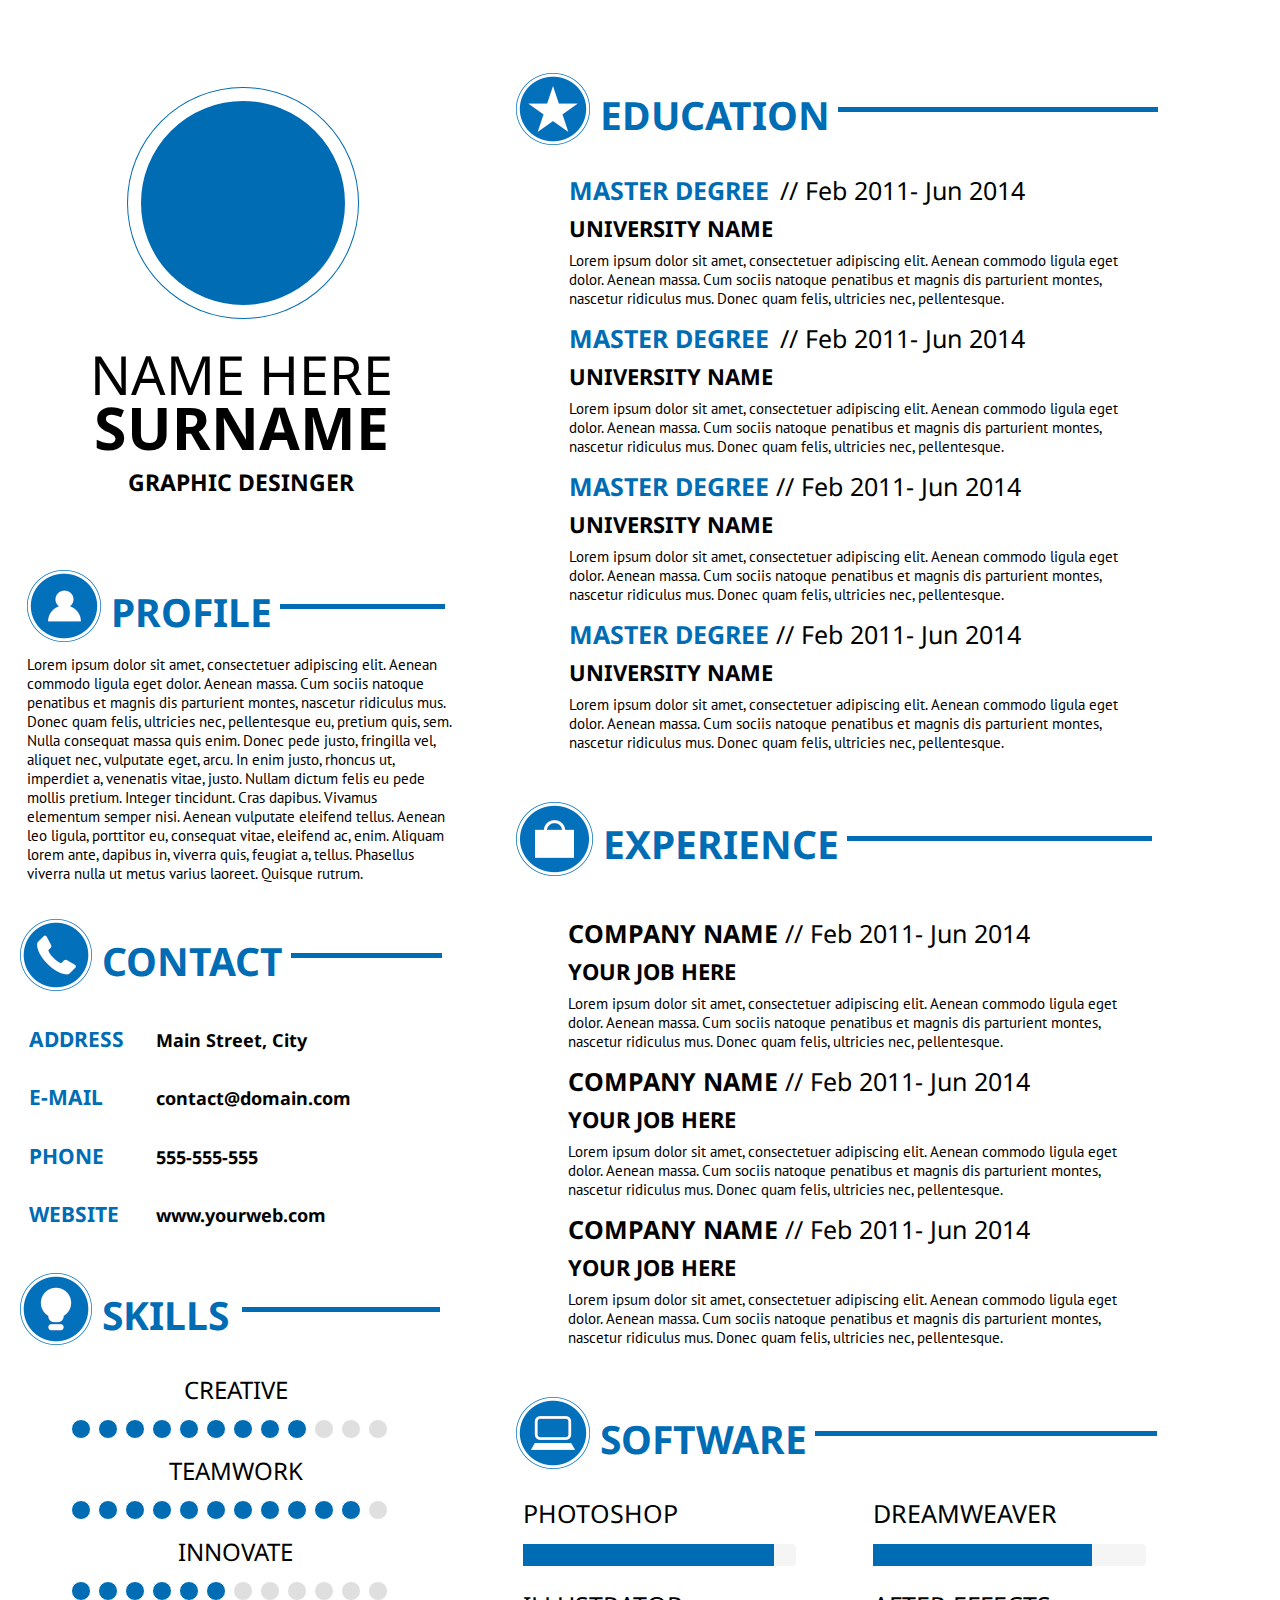
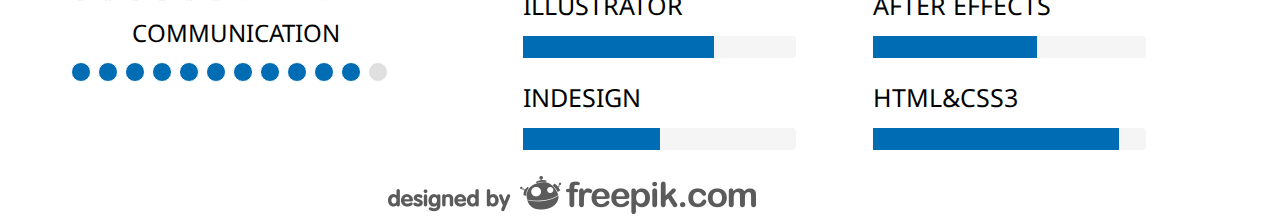
==== commit 2df8f36f: "add column styles, add responsive columns" ====
--- a/BigTask/index.html
+++ b/BigTask/index.html
@@ -4,6 +4,7 @@
   <meta charset="UTF-8">
   <title>Profile</title>
   <link href='https://fonts.googleapis.com/css?family=Droid+Sans:400,700' rel='stylesheet' type='text/css'>
+  <link href='https://fonts.googleapis.com/css?family=PT+Sans:400,700' rel='stylesheet' type='text/css'>
   <link rel="stylesheet" href="css/normalize.css">
   <link rel="stylesheet"  href="css/style.css">
 </head>
@@ -48,7 +49,7 @@
           </dd>
         </dl>
       </div>
-      <div class="column-item">
+      <div class="column-item column-item-skills">
         <div class="colum-item-wrapper icon icon-skills">
           <h2 class="column-item-title">Skills</h2>
         </div>
@@ -71,41 +72,41 @@
             </ul>
           </li>
           <li>
-            Teamwork
-            <ul class="progress-dotted">
-              <li class="active"></li>
-              <li class="active"></li>
-              <li class="active"></li>
-              <li class="active"></li>
-              <li class="active"></li>
-              <li class="active"></li>
-              <li class="active"></li>
-              <li class="active"></li>
-              <li class="active"></li>
-              <li class="active"></li>
-              <li class="active"></li>
-              <li></li>
-            </ul>
-          </li>
-          <li>
-            Innovate
-            <ul class="progress-dotted">
-            <li class="active"></li>
-            <li class="active"></li>
-            <li class="active"></li>
-            <li class="active"></li>
-            <li class="active"></li>
-            <li class="active"></li>
-            <li></li>
-            <li></li>
-            <li></li>
-            <li></li>
-            <li></li>
-            <li></li>
-            </ul>
-          </li>
-          <li>
-            Communication
+            <span class="skills-list-title">Teamwork</span>
+            <ul class="progress-dotted">
+              <li class="active"></li>
+              <li class="active"></li>
+              <li class="active"></li>
+              <li class="active"></li>
+              <li class="active"></li>
+              <li class="active"></li>
+              <li class="active"></li>
+              <li class="active"></li>
+              <li class="active"></li>
+              <li class="active"></li>
+              <li class="active"></li>
+              <li></li>
+            </ul>
+          </li>
+          <li>
+          <span class="skills-list-title">Innovate</span>
+            <ul class="progress-dotted">
+            <li class="active"></li>
+            <li class="active"></li>
+            <li class="active"></li>
+            <li class="active"></li>
+            <li class="active"></li>
+            <li class="active"></li>
+            <li></li>
+            <li></li>
+            <li></li>
+            <li></li>
+            <li></li>
+            <li></li>
+            </ul>
+          </li>
+          <li>
+            <span class="skills-list-title">Communication</span>
             <ul class="progress-dotted">
             <li class="active"></li>
             <li class="active"></li>
@@ -240,7 +241,7 @@
     </div>
     <footer>
       <div class="design-logo">
-        <img src="img/freepik-logo.png" width ="368" height="38" alt="design-logo">
+        <a href="http://freepick.com"><img src="img/freepik-logo.png" width ="368" height="38" alt="design-logo"></a>
       </div>
     </footer>
   </div>
--- a/BigTask/css/style.css
+++ b/BigTask/css/style.css
@@ -1,7 +1,10 @@
 body {
+
   font-family: 'Droid Sans', sans-serif;
-}
-
+
+  background-color: white;
+}
+/* PT Sans */
 h2,
 h3,
 li,
@@ -23,11 +26,9 @@
 }
 
 .container {
+  max-width: 1240px;
   margin: 0 auto;
-  min-width: 660px;
-  padding-left: 4%;
-  padding-right: 4%;
-  padding-top: 39px;
+  padding-top: 43px;
 }
 
 .clearfix::after {
@@ -57,11 +58,17 @@
 }
 
 .main-title-name {
+  display: block;
   font-weight: normal;
 }
 
 .main-title-surname {
   font-size: 59px;
+}
+
+.main-title-name,
+.main-title-surname {
+  font-family: 'Droid Sans', sans-serif;
 }
 
 .main-title-speciality {
@@ -75,9 +82,35 @@
 
 .column-item {
   width: 100%;
-  margin: 0 auto;
-  margin-bottom: 58px;
-  margin-top: 26px;
+  margin: 30px auto;
+  margin-bottom: 61px;
+}
+
+.column-item-education {
+  margin-bottom: 50px;
+}
+
+.column-item-education .colum-item-wrapper::after {
+  width: 43%;
+}
+
+.column-item-experience .colum-item-wrapper::after {
+  width: 41%;
+}
+
+.column-item-software .colum-item-wrapper::after {
+  width: 46%;
+}
+
+
+
+.column-item-experience {
+  margin-bottom: 50px;
+}
+
+.column-item-skills .colum-item-wrapper::after{
+  width: 42%;
+  margin-left: 2%;
 }
 
 .column-item-title,
@@ -97,13 +130,20 @@
 
 .column-item p {
   width: 83%;
-
+  margin-top: 8px;
+  margin-bottom: 13px;
   font-size: 15px;
-  margin-top: 8px;
+  font-family: 'PT Sans', sans-serif;
+
 }
 
 .column-item-profile {
   margin-bottom: 38px;
+  padding-left: 1.5%;
+}
+
+.column-item-profile p {
+  width: 90%;
 }
 
 .column-item-contact {
@@ -121,6 +161,10 @@
   background-color: #006cb4;
 }
 
+.column-item-profile .colum-item-wrapper::after{
+  width: 35%;
+}
+
 .icon::before {
   content: "";
   height: 75px;
@@ -214,7 +258,7 @@
 .degree-list-title,
 .experience-list-title {
   display: inline-block;
-  margin-right: 9px;
+  margin-right: 1%;
 }
 
 .contact-list {
@@ -252,8 +296,8 @@
 }
 
 .experience-list {
-  margin-top: 32px;
-  padding-left: 53px;
+  margin-top: 35px;
+  padding-left: 7%;
 }
 
 .skills-list {
@@ -265,12 +309,21 @@
 }
 
 .skills-list-title {
-  display: inline-block;
+  display: block;
+  width: 89%;
+  margin-bottom: 13px;
+  font-size: 24px;
+  font-weight: normal;
+}
+
+.progress-dotted {
+  margin-bottom: 15px;
 }
 
 .software-list {
-  margin-top: 18px;
-  padding-left: 7px;
+  margin-top: 22px;
+  padding-left: 1%;
+  margin-bottom: 4px;
 }
 
 .software-list .layout-column {
@@ -285,7 +338,7 @@
 
 .column-item-avatar {
   width: 54%;
-  margin: 40px auto;
+  margin: 45px auto;
   margin-bottom: 25px;
 }
 
@@ -353,3 +406,20 @@
   width: 89%;
   text-align: center;
 }
+
+@media (max-width: 760px) {
+
+  body {
+    min-width: 400px;
+  }
+
+  .layout-column {
+    width: auto;
+    float: none;
+  }
+
+  .colum-item-wrapper::after {
+    content: none;
+  }
+
+}
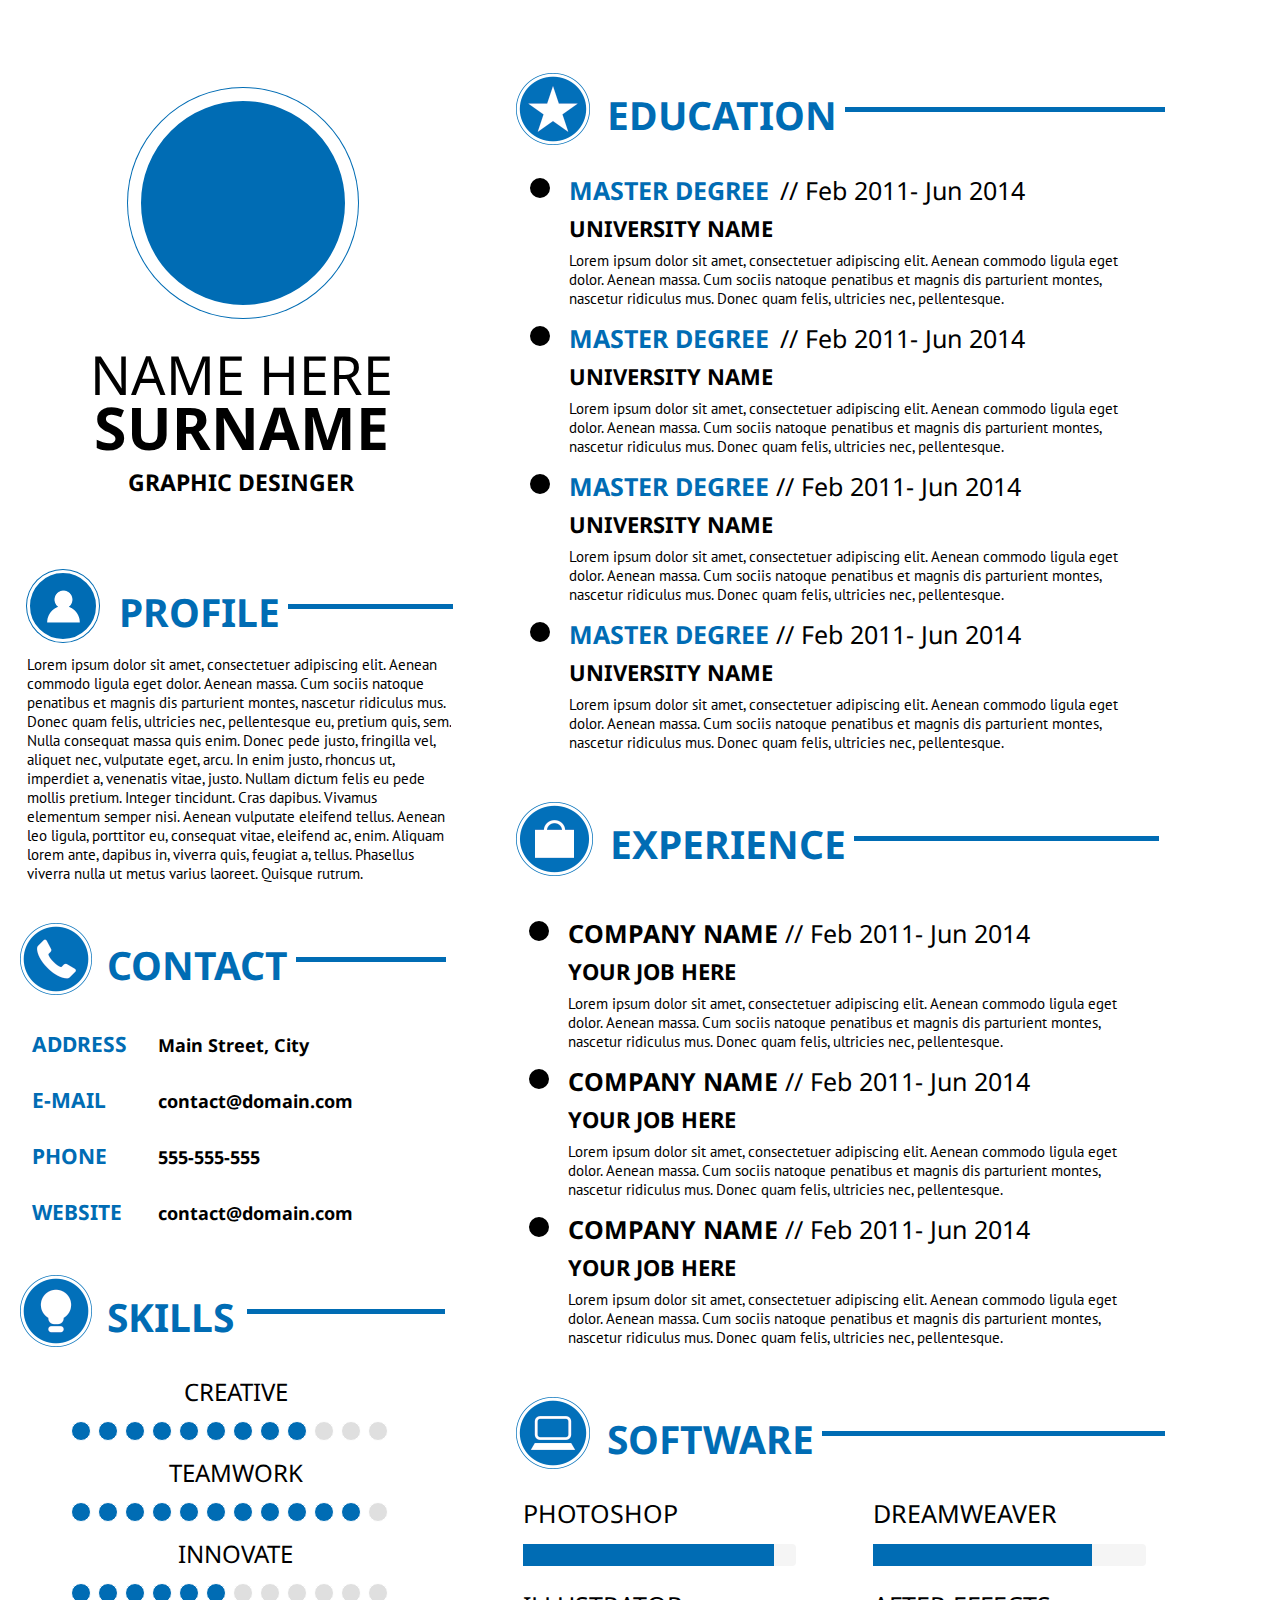
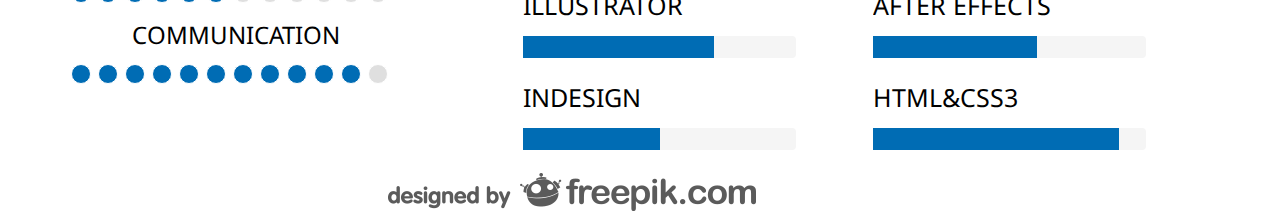
==== commit 3dea3497: "change dl to form, add footer, fix some styles" ====
--- a/BigTask/index.html
+++ b/BigTask/index.html
@@ -20,10 +20,9 @@
           <span class="main-title-surname">Surname</span>
           <span class="main-title-speciality">Graphic desinger</span>
         </h1>
-
-      </div>
-      <div class="column-item column-item-profile">
-        <div class="colum-item-wrapper icon icon-profile">
+      </div>
+      <div  class="column-item column-item-profile">
+        <div id="test" class="colum-item-wrapper icon icon-profile">
           <h2 class="column-item-title">Profile</h2>
         </div>
         <p>
@@ -34,6 +33,24 @@
         <div class="colum-item-wrapper icon icon-phone">
           <h2 class="column-item-title">Contact</h2>
         </div>
+        <form class="profile-form" action="">
+          <div class="profile-form-item">
+            <label for="address">Address</label>
+            <input id="address" type="text" value="Main Street, City" readonly>
+          </div>
+          <div class="profile-form-item">
+            <label for="e-mail">E-mail</label>
+            <input id="e-mail" type="text" value="contact@domain.com" readonly>
+          </div>
+          <div class="profile-form-item">
+            <label for="phone">Phone</label>
+            <input id="phone" type="text" value="555-555-555" readonly>
+          </div>
+          <div class="profile-form-item">
+            <label for="website">Website</label>
+            <input id="website" type="text" value="contact@domain.com" readonly>
+          </div>
+        </form>
         <dl class="contact-list">
           <dt>Address</dt>
           <dd>Main Street, City</dd>
@@ -239,11 +256,11 @@
         </ul>
       </div>
     </div>
-    <footer>
-      <div class="design-logo">
-        <a href="http://freepick.com"><img src="img/freepik-logo.png" width ="368" height="38" alt="design-logo"></a>
-      </div>
-    </footer>
   </div>
+  <footer>
+  <div class="design-logo">
+    <a href="http://freepick.com"><img src="img/freepik-logo.png" width ="368" height="38" alt="design-logo"></a>
+  </div>
+</footer>
 </body>
 </html>
--- a/BigTask/css/style.css
+++ b/BigTask/css/style.css
@@ -1,17 +1,37 @@
 body {
+  position: relative;
 
   font-family: 'Droid Sans', sans-serif;
-
   background-color: white;
 }
+
+html {
+  height: 100%;
+}
+body {
+  min-height: 100%;
+}
+
 /* PT Sans */
 h2,
 h3,
 li,
 dt,
-.main-title {
+.main-title,
+.profile-form {
   text-transform: uppercase;
 }
+
+h1,
+h2,
+h3,
+h4,
+p {
+  overflow: hidden;
+  text-overflow: ellipsis;
+}
+
+
 
 h1,
 h2,
@@ -29,6 +49,7 @@
   max-width: 1240px;
   margin: 0 auto;
   padding-top: 43px;
+  padding-bottom: 40px;
 }
 
 .clearfix::after {
@@ -169,8 +190,10 @@
   content: "";
   height: 75px;
   width: 75px;
+  margin-right: 1%;
   background: url(../img/sprite.png);
   display: inline-block;
+
   /*
   margin-right: 10px;
   border: 3px solid #FFF;
@@ -259,6 +282,7 @@
 .experience-list-title {
   display: inline-block;
   margin-right: 1%;
+  vertical-align: top;
 }
 
 .contact-list {
@@ -293,6 +317,11 @@
 
 .degree-list-date {
   font-size: 25px;
+}
+
+.degree-list-date,
+.degree-list-date time {
+  vertical-align: top;
 }
 
 .experience-list {
@@ -343,7 +372,7 @@
 }
 
 .column-item-profile {
-  margin-bottom: 36px;
+  margin-bottom: 40px;
 }
 
 .circle-big {
@@ -407,7 +436,7 @@
   text-align: center;
 }
 
-@media (max-width: 760px) {
+@media screen and (max-width: 760px) {
 
   body {
     min-width: 400px;
@@ -423,3 +452,89 @@
   }
 
 }
+
+
+#test::before {
+  content: "";
+  display: inline-block;
+  margin-right: 10px;
+  border: 3px solid #FFF;
+  height: 66px;
+  width: 66px;
+  border-radius: 50%;
+  background: url(../temp-files/icon.png);
+  background-size: 50% 50%;
+  background-position: center;
+  background-repeat: no-repeat;
+  background-color: #006cb4;
+  box-shadow: 0 0 0 1px #006cb4;
+}
+
+.degree-list li,
+.experience-list li {
+  position: relative;
+}
+
+.degree-list li::before,
+.experience-list li::before {
+  content: "";
+  display: inline-block;
+  position: absolute;
+  left: -42px;
+  top: 2px;
+  border: 3px solid #FFF;
+  height: 20px;
+  width: 20px;
+  border-radius: 50%;
+  background-color: black;
+}
+
+
+footer {
+  position: absolute;
+  bottom: 0;
+  left: 0;
+  right: 0;
+
+  margin: auto;
+  max-width: 1240px;
+
+}
+
+.contact-list {
+  display: none;
+}
+
+.profile-form {
+  margin-top: 16px;
+  padding-left: 2.5%;
+
+  font-size: 0; /* for inline-block spacing */
+}
+
+.profile-form-item {
+  padding-top: 14px;
+  padding-bottom: 14px;
+}
+
+.profile-form input {
+  font-size: 18px;
+}
+
+.profile-form label {
+  font-size: 21px;
+  font-weight: bold;
+  color: #006cb4;
+}
+
+.profile-form-item label {
+  width: 27%;
+  display: inline-block;
+}
+
+.profile-form-item input {
+  border: 0;
+  width: 50%;
+  font-size: 18px;
+  font-weight: bold;
+}
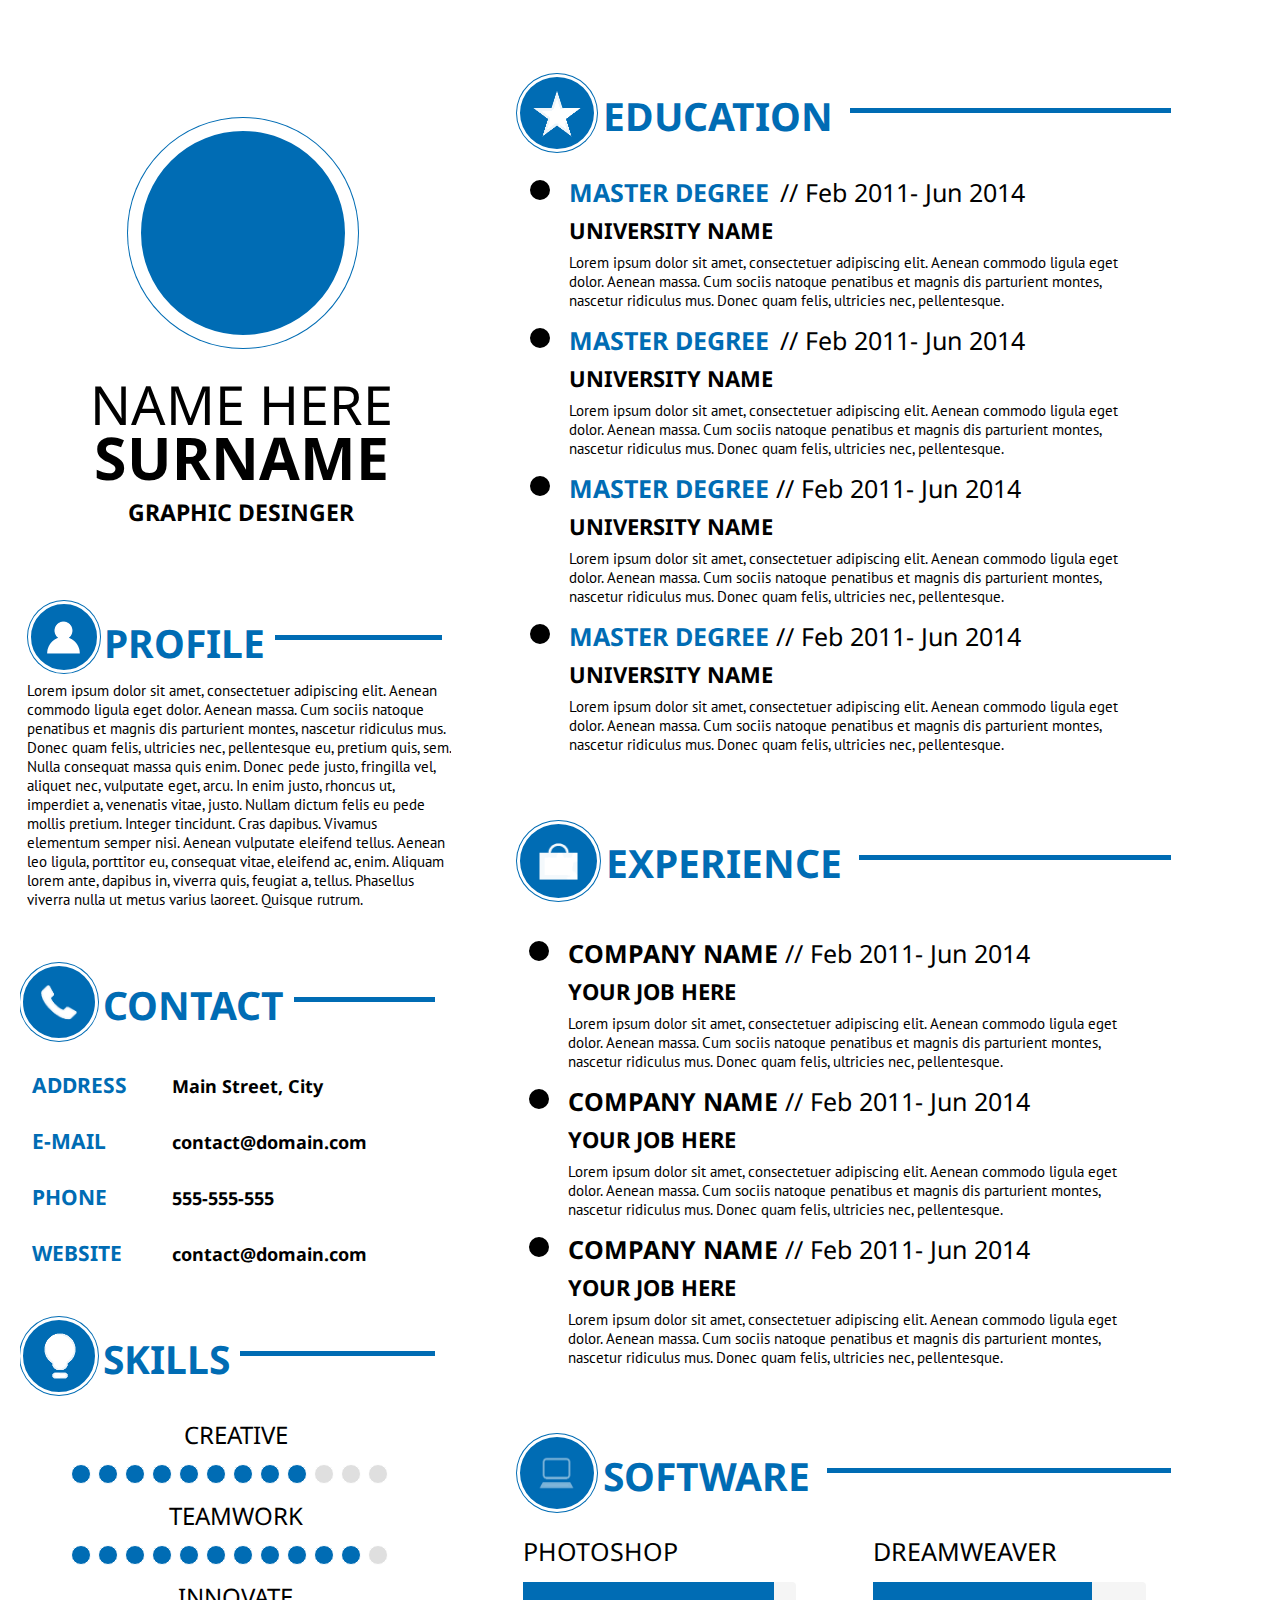
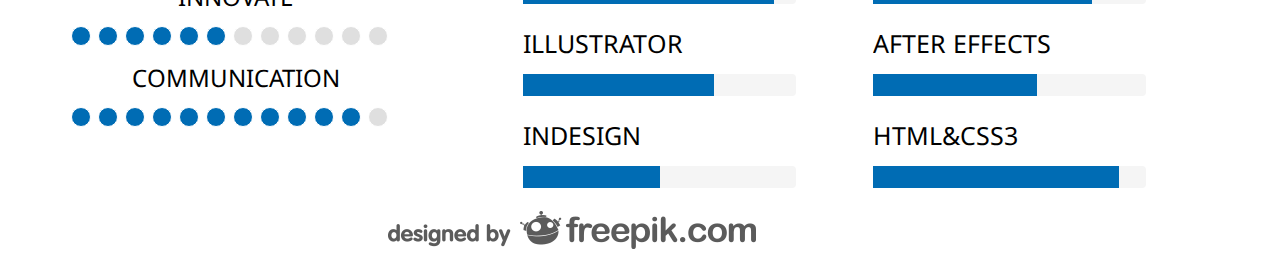
==== commit 9da64d58: "add block lines, fix text overflow" ====
--- a/BigTask/index.html
+++ b/BigTask/index.html
@@ -21,17 +21,19 @@
           <span class="main-title-speciality">Graphic desinger</span>
         </h1>
       </div>
-      <div  class="column-item column-item-profile">
-        <div id="test" class="colum-item-wrapper icon icon-profile">
+      <div  class="column-item column-item-profile ">
+        <div class="colum-item-wrapper icon icon-profile clearfix">
           <h2 class="column-item-title">Profile</h2>
+          <div class="block-line"></div>
         </div>
         <p>
          Lorem ipsum dolor sit amet, consectetuer adipiscing elit. Aenean commodo ligula eget dolor. Aenean massa. Cum sociis natoque penatibus et magnis dis parturient montes, nascetur ridiculus mus. Donec quam felis, ultricies nec, pellentesque eu, pretium quis, sem. Nulla consequat massa quis enim. Donec pede justo, fringilla vel, aliquet nec, vulputate eget, arcu. In enim justo, rhoncus ut, imperdiet a, venenatis vitae, justo. Nullam dictum felis eu pede mollis pretium. Integer tincidunt. Cras dapibus. Vivamus elementum semper nisi. Aenean vulputate eleifend tellus. Aenean leo ligula, porttitor eu, consequat vitae, eleifend ac, enim. Aliquam lorem ante, dapibus in, viverra quis, feugiat a, tellus. Phasellus viverra nulla ut metus varius laoreet. Quisque rutrum.
         </p>
       </div>
       <div class="column-item column-item-contact">
-        <div class="colum-item-wrapper icon icon-phone">
+        <div class="colum-item-wrapper icon icon-phone clearfix">
           <h2 class="column-item-title">Contact</h2>
+          <div class="block-line"></div>
         </div>
         <form class="profile-form" action="">
           <div class="profile-form-item">
@@ -67,8 +69,9 @@
         </dl>
       </div>
       <div class="column-item column-item-skills">
-        <div class="colum-item-wrapper icon icon-skills">
+        <div class="colum-item-wrapper icon icon-skills clearfix">
           <h2 class="column-item-title">Skills</h2>
+          <div class="block-line"></div>
         </div>
         <ul class="skills-list">
           <li>
@@ -144,8 +147,9 @@
     </div>
     <div class="layout-column layout-column-right">
       <div class="column-item column-item-education">
-        <div class="colum-item-wrapper icon icon-educaton">
+        <div class="colum-item-wrapper icon icon-educaton clearfix">
           <h2 class="column-item-title">Education</h2>
+          <div class="block-line"></div>
         </div>
         <ul class="degree-list">
            <li>
@@ -181,8 +185,9 @@
          </ul>
       </div>
       <div class="column-item column-item-experience">
-        <div class="colum-item-wrapper icon icon-experience">
+        <div class="colum-item-wrapper icon icon-experience clearfix">
           <h2 class="column-item-title">Experience</h2>
+          <div class="block-line"></div>
         </div>
         <ul class="experience-list">
           <li>
@@ -209,8 +214,9 @@
         </ul>
       </div>
       <div class="column-item column-item-software">
-        <div class="colum-item-wrapper icon icon-software">
+        <div class="colum-item-wrapper icon icon-software clearfix">
           <h2 class="column-item-title">Software</h2>
+          <div class="block-line"></div>
         </div>
         <ul class="software-list clearfix">
           <div class="layout-column">
--- a/BigTask/css/style.css
+++ b/BigTask/css/style.css
@@ -31,6 +31,12 @@
   text-overflow: ellipsis;
 }
 
+.test-container {
+width: 80%;
+margin: 0 auto;
+}
+
+
 
 
 h1,
@@ -105,6 +111,12 @@
   width: 100%;
   margin: 30px auto;
   margin-bottom: 61px;
+
+  overflow: hidden;
+}
+
+.column-item-wrapper {
+  padding-top: 1px;
 }
 
 .column-item-education {
@@ -142,10 +154,11 @@
 }
 
 .column-item-title {
-  display: inline-block;
+  float: left;
   font-size: 39px;
+  max-width: 77.5%;
   margin-top: 15px;
-  margin-left: 6px;
+  margin-right: 2.6%;
   vertical-align: top;
 }
 
@@ -171,6 +184,25 @@
   margin-bottom: 35px;
 }
 
+.colum-item-wrapper {
+  padding-top: 1px;
+  padding-right: 12%;
+  padding-left: 0.1%;
+}
+
+
+.block-line {
+  display: block;
+  height: 5px;
+  margin-top: 34px;
+  vertical-align: top;
+  overflow: hidden;
+  background-color: #006cb4;
+}
+
+
+
+/*
 .colum-item-wrapper::after {
   content: "";
   display: inline-block;
@@ -181,6 +213,8 @@
   margin-left: 4px;
   background-color: #006cb4;
 }
+*/
+
 
 .column-item-profile .colum-item-wrapper::after{
   width: 35%;
@@ -188,11 +222,17 @@
 
 .icon::before {
   content: "";
-  height: 75px;
-  width: 75px;
+  float: left;
+  height: 66px;
+  width: 66px;
   margin-right: 1%;
-  background: url(../img/sprite.png);
-  display: inline-block;
+  border: 3px solid #FFF;
+  border-radius: 50%;
+  background-size: 50% 50%;
+  background-position: center;
+  background-repeat: no-repeat;
+  background-color: #006cb4;
+  box-shadow: 0 0 0 1px #006cb4;
 
   /*
   margin-right: 10px;
@@ -207,40 +247,61 @@
 }
 
 .icon-profile::before {
-    width: 74px;
-    height: 72px;
-    background-position: -10px -346px;
+  background-image: url(../img/icon.png)
 }
 
 .icon-phone::before {
     width: 72px;
     height: 72px;
-    background-position: -10px -254px;
+    background-image: url(../img/contact.png);
 }
 
 .icon-skills::before {
-    width: 72px;
-    height: 72px;
-    background-position: -10px -438px;
+  width: 72px;
+  height: 72px;
+  background-image: url(../img/skills.png);
+  background-size: 44% 64%;
 }
 
 .icon-software::before {
-    width: 74px;
-    height: 72px;
-    background-position: -10px -530px;
+  width: 74px;
+  height: 72px;
+  background-image: url(../img/software.png);
 }
 
 .icon-educaton::before {
   width: 74px;
   height: 72px;
-  background-position: -10px -10px;
+  background-image: url(..//img/education.png);
+  background-size: 65% 65%;
 }
 
 .icon-experience::before {
   width: 77px;
   height: 74px;
-  background-position: -10px -102px;
-}
+  background-image: url(../img/experience.png);
+}
+
+#test::before {
+  content: "";
+
+
+  height: 66px;
+  width: 66px;
+  border-radius: 50%;
+
+  background-image: url(../img/icon.png);
+}
+
+
+
+
+
+
+
+
+
+
 
 .icon-freepik-logo {
   width: 368px;
@@ -381,7 +442,7 @@
   width: 204px;
   margin-right: 0px;
   border: 13px solid #FFF;
-  border-radius: 153px;
+  border-radius: 50%;
   background-color: #006cb4;
   box-shadow: 0 0 0px 1px #006cb4;
 }
@@ -436,39 +497,41 @@
   text-align: center;
 }
 
-@media screen and (max-width: 760px) {
+
+@media screen and (max-width: 850px) {
 
   body {
     min-width: 400px;
   }
 
-  .layout-column {
+  .layout-column,
+  .software-list .layout-column {
     width: auto;
     float: none;
   }
 
-  .colum-item-wrapper::after {
-    content: none;
+  .block-line {
+    display: none;
   }
 
-}
-
-
-#test::before {
-  content: "";
-  display: inline-block;
-  margin-right: 10px;
-  border: 3px solid #FFF;
-  height: 66px;
-  width: 66px;
-  border-radius: 50%;
-  background: url(../temp-files/icon.png);
-  background-size: 50% 50%;
-  background-position: center;
-  background-repeat: no-repeat;
-  background-color: #006cb4;
-  box-shadow: 0 0 0 1px #006cb4;
-}
+  .colum-item-wrapper {
+    text-align: center;
+    padding: 0;
+    padding-top: 1px;
+    margin: 0 auto;
+  }
+
+  .column-item-title,
+  .icon::before {
+    display: inline-block;
+    float: none;
+  }
+
+  .column-item p {
+    text-align: center;
+  }
+}
+
 
 .degree-list li,
 .experience-list li {
@@ -528,8 +591,10 @@
 }
 
 .profile-form-item label {
+  display: inline-block;
   width: 27%;
-  display: inline-block;
+  padding-right: 3%;
+
 }
 
 .profile-form-item input {
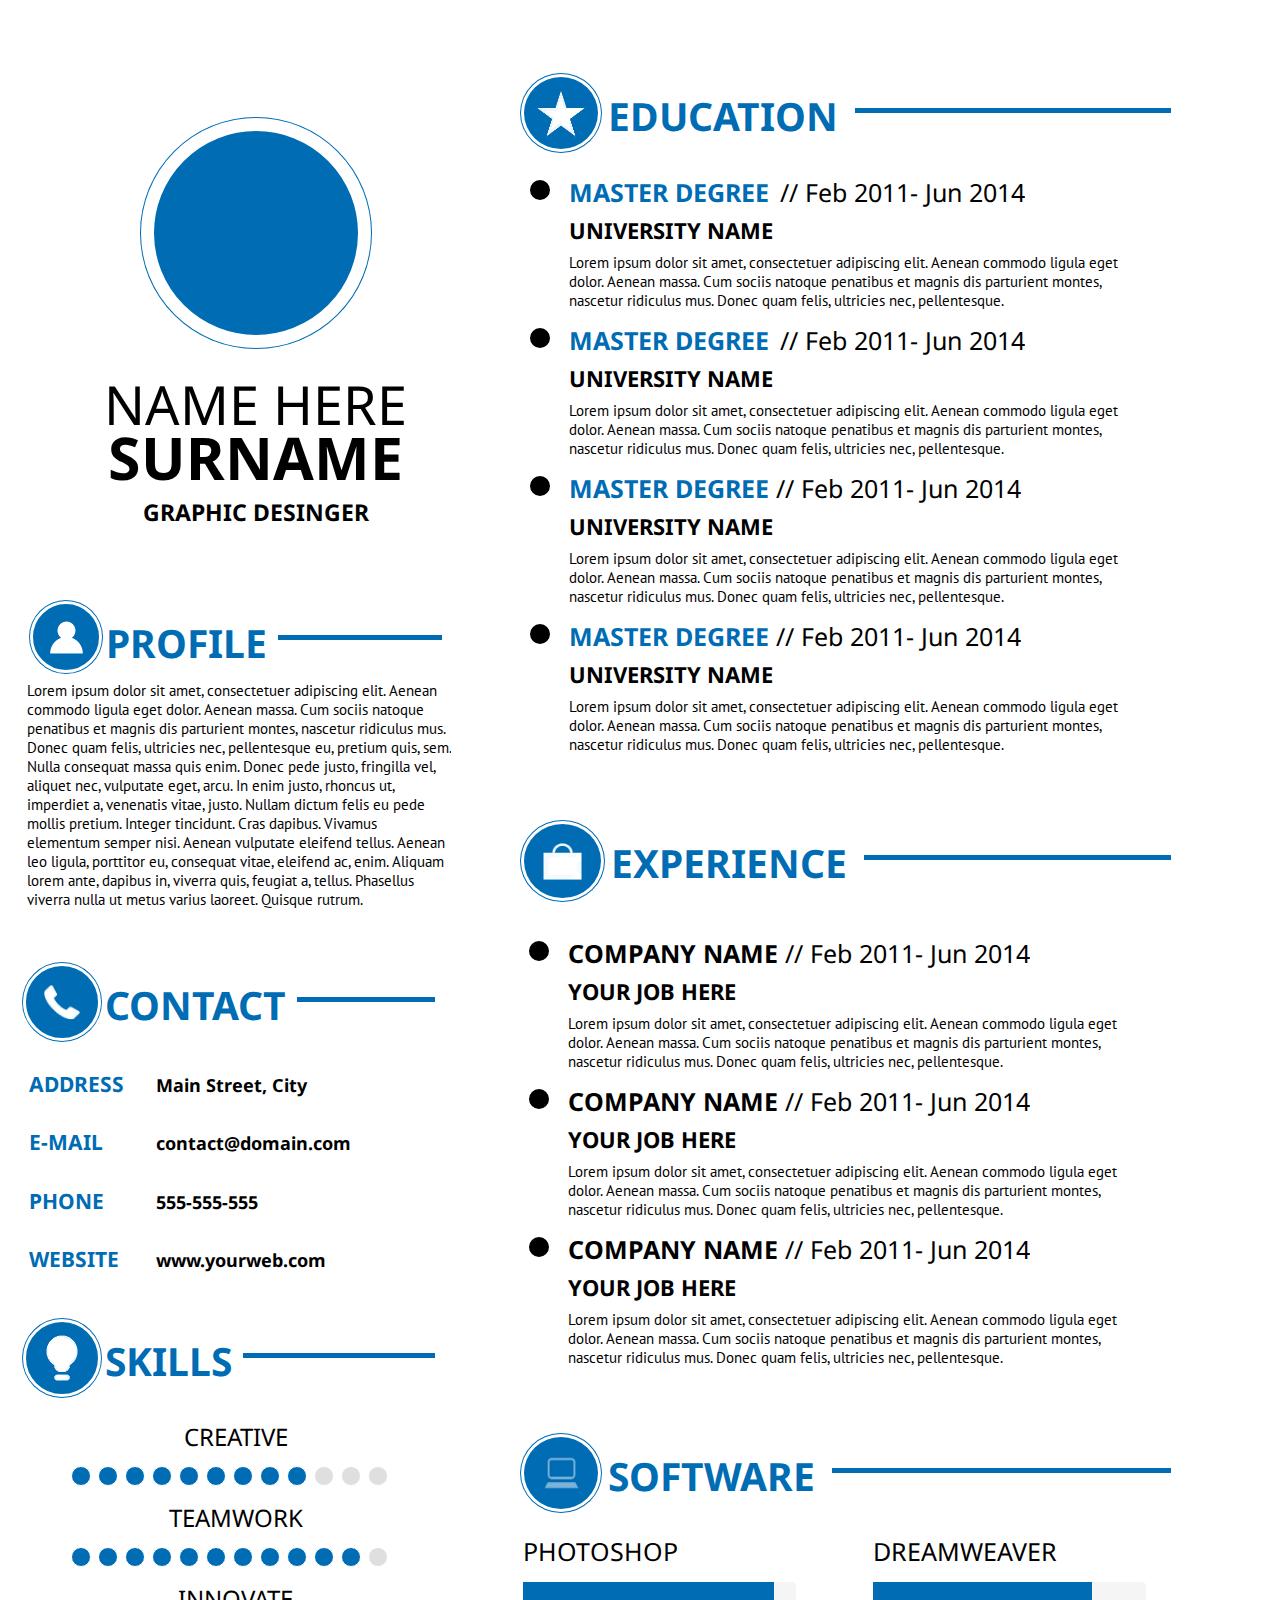
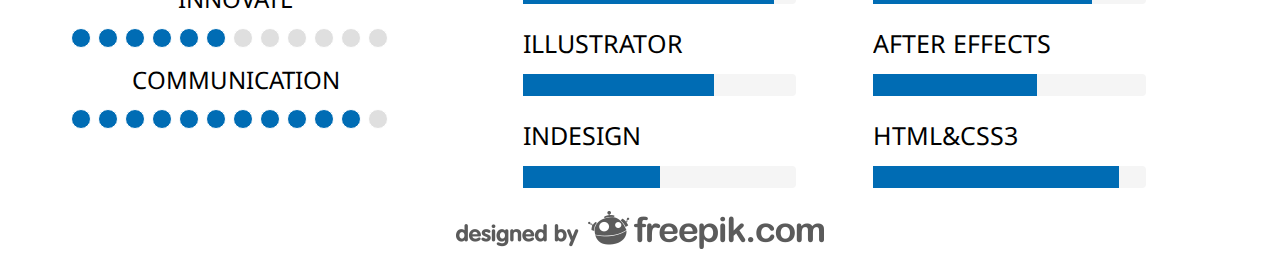
==== commit 918ce5f4: "add some styles" ====
--- a/BigTask/index.html
+++ b/BigTask/index.html
@@ -50,7 +50,7 @@
           </div>
           <div class="profile-form-item">
             <label for="website">Website</label>
-            <input id="website" type="text" value="contact@domain.com" readonly>
+            <input id="website" type="text" value="yourweb.com" readonly>
           </div>
         </form>
         <dl class="contact-list">
@@ -213,54 +213,45 @@
           </li>
         </ul>
       </div>
+
       <div class="column-item column-item-software">
         <div class="colum-item-wrapper icon icon-software clearfix">
           <h2 class="column-item-title">Software</h2>
           <div class="block-line"></div>
         </div>
-        <ul class="software-list clearfix">
+        <div class="software-list clearfix">
           <div class="layout-column">
+            <h4>Photoshop</h4>
+            <div class="progress">
+              <div class="progress-bar" style="width: 92%"></div>
+            </div>
+            <h4>Illustrator</h4>
+            <div class="progress">
+              <div class="progress-bar" style="width: 70%"></div>
+            </div>
+            <h4>Indesign</h4>
+            <div class="progress">
+              <div class="progress-bar" style="width: 50%"></div>
+            </div>
+            </div>
+            <div class="layout-column">
+            <h4>Dreamweaver</h4>
+            <div class="progress">
+              <div class="progress-bar" style="width: 80%"></div>
+            </div>
             <li>
-              <h4>Photoshop</h4>
-              <div class="progress">
-                <div class="progress-bar" style="width: 92%"></div>
-              </div>
-            </li>
-            <li>
-              <h4>Illustrator</h4>
-              <div class="progress">
-                <div class="progress-bar" style="width: 70%"></div>
-              </div>
-            </li>
-            <li>
-              <h4>Indesign</h4>
-              <div class="progress">
-                <div class="progress-bar" style="width: 50%"></div>
-              </div>
-            </li>
-          </div>
-          <div class="layout-column">
-            <li>
-              <h4>Dreamweaver</h4>
-              <div class="progress">
-                <div class="progress-bar" style="width: 80%"></div>
-              </div>
-            </li>
-            <li>
-              <h4>After Effects</h4>
-              <div class="progress">
-                <div class="progress-bar" style="width: 60%"></div>
-              </div>
-            </li>
-            <li>
-              <h4>Html&Css3</h4>
-              <div class="progress">
-                <div class="progress-bar" style="width: 90%"></div>
-              </div>
-            </li>
-          </div>
-        </ul>
-      </div>
+            <h4>After Effects</h4>
+            <div class="progress">
+              <div class="progress-bar" style="width: 60%"></div>
+            </div>
+            <h4>Html&Css3</h4>
+            <div class="progress">
+              <div class="progress-bar" style="width: 90%"></div>
+            </div>
+          </div>
+        </div>
+      </div>
+
     </div>
   </div>
   <footer>
--- a/BigTask/css/style.css
+++ b/BigTask/css/style.css
@@ -18,7 +18,8 @@
 li,
 dt,
 .main-title,
-.profile-form {
+.profile-form,
+.software-list h4{
   text-transform: uppercase;
 }
 
@@ -26,7 +27,8 @@
 h2,
 h3,
 h4,
-p {
+p,
+.degree-list-date {
   overflow: hidden;
   text-overflow: ellipsis;
 }
@@ -78,7 +80,6 @@
 }
 
 .main-title {
-  width: 94%;
   font-size: 54px;
   text-align: center;
   line-height: 53px;
@@ -187,7 +188,7 @@
 .colum-item-wrapper {
   padding-top: 1px;
   padding-right: 12%;
-  padding-left: 0.1%;
+  padding-left: 0.7%
 }
 
 
@@ -293,16 +294,6 @@
   background-image: url(../img/icon.png);
 }
 
-
-
-
-
-
-
-
-
-
-
 .icon-freepik-logo {
   width: 368px;
   height: 38px;
@@ -343,6 +334,7 @@
 .experience-list-title {
   display: inline-block;
   margin-right: 1%;
+  max-width: 60%;
   vertical-align: top;
 }
 
@@ -377,6 +369,9 @@
 }
 
 .degree-list-date {
+  display: inline-block;
+  max-width: 38%;
+
   font-size: 25px;
 }
 
@@ -427,9 +422,9 @@
 }
 
 .column-item-avatar {
-  width: 54%;
   margin: 45px auto;
   margin-bottom: 25px;
+  text-align: center;
 }
 
 .column-item-profile {
@@ -493,45 +488,10 @@
 }
 
 .design-logo {
-  width: 89%;
+  width: 90%;
+  margin: auto;
   text-align: center;
 }
-
-
-@media screen and (max-width: 850px) {
-
-  body {
-    min-width: 400px;
-  }
-
-  .layout-column,
-  .software-list .layout-column {
-    width: auto;
-    float: none;
-  }
-
-  .block-line {
-    display: none;
-  }
-
-  .colum-item-wrapper {
-    text-align: center;
-    padding: 0;
-    padding-top: 1px;
-    margin: 0 auto;
-  }
-
-  .column-item-title,
-  .icon::before {
-    display: inline-block;
-    float: none;
-  }
-
-  .column-item p {
-    text-align: center;
-  }
-}
-
 
 .degree-list li,
 .experience-list li {
@@ -564,10 +524,6 @@
 
 }
 
-.contact-list {
-  display: none;
-}
-
 .profile-form {
   margin-top: 16px;
   padding-left: 2.5%;
@@ -599,7 +555,103 @@
 
 .profile-form-item input {
   border: 0;
-  width: 50%;
+  max-width: 70%;
   font-size: 18px;
   font-weight: bold;
 }
+
+.profile-form-item a {
+  display: none;
+}
+
+/*
+.form-mode-readonly input{
+  display: none;
+}
+
+.form-mode-readonly a {
+  display: inline-block;
+}
+
+.form-mode-readonly #e-mail,
+.form-mode-readonly #website, {
+  display: none;
+}
+*/
+
+@media all and (max-width: 850px) {
+
+  body {
+    min-width: 400px;
+  }
+
+  .layout-column,
+  .software-list .layout-column {
+    width: auto;
+    float: none;
+  }
+
+  .block-line {
+    display: none;
+  }
+
+  .colum-item-wrapper {
+    text-align: center;
+    padding: 0;
+    padding-top: 1px;
+    margin: 0 auto;
+  }
+
+  .column-item-title,
+  .icon::before {
+    display: inline-block;
+    float: none;
+  }
+
+  .column-item p {
+    text-align: center;
+    width: 95%;
+    margin: 8px auto;
+    margin-bottom: 13px;
+  }
+
+  .degree-list-title,
+  .degree-list-date,
+  .experience-list-title,
+  .experience-list-date  {
+    display: block;
+    max-width: 100%;
+    text-align: center;
+  }
+
+    .degree-list h4,
+    .experience-list h4 {
+    text-align: center;
+  }
+
+  .degree-list li::before,
+  .experience-list li::before {
+    content: none;
+  }
+
+  .progress-dotted {
+    display: inline-block;
+  }
+
+  .skills-list-title {
+    width: 90%;
+    margin: auto;
+  }
+
+}
+
+
+
+/* form mode */
+.profile-form {
+  display: none;
+}
+
+.contact-list {
+  display: block;
+}
